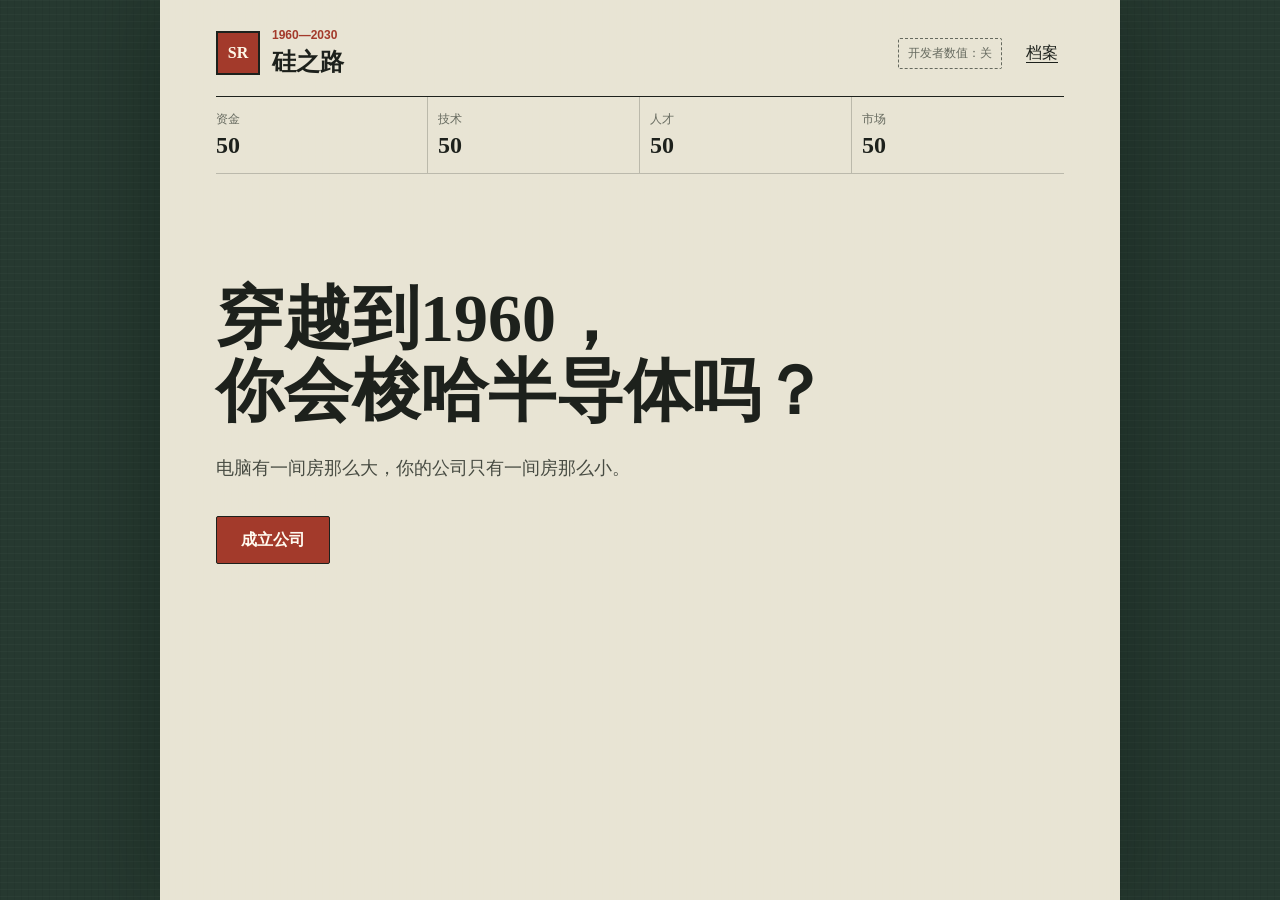
==== index.html @ 8ebfc736 "init this repo" ====
<!doctype html>
<html lang="zh-CN">
<head>
  <meta charset="UTF-8">
  <meta name="viewport" content="width=device-width, initial-scale=1.0">
  <meta name="theme-color" content="#f0eadb">
  <title>硅之路：文字原型</title>
  <link rel="stylesheet" href="styles.css">
</head>
<body>
  <main id="app" class="app-shell">
    <header class="topbar" aria-label="公司状态">
      <div class="brand">
        <span class="brand-mark" aria-hidden="true">SR</span>
        <div>
          <p class="eyebrow">1960—2030</p>
          <h1>硅之路</h1>
        </div>
      </div>
      <div class="topbar-actions">
        <button id="debug-values-button" class="dev-button" type="button" aria-pressed="false">开发者数值：关</button>
        <button id="records-button" class="icon-button" type="button" title="查看公司档案" aria-label="查看公司档案">档案</button>
      </div>
    </header>

    <section id="stats" class="stats" aria-label="公司数值"></section>

    <section id="start-screen" class="start-screen">
      <h2>穿越到1960，<br>你会梭哈半导体吗？</h2>
      <p class="intro">电脑有一间房那么大，你的公司只有一间房那么小。</p>
      <button id="start-button" class="primary-button" type="button">成立公司</button>
      <button id="continue-button" class="text-button hidden" type="button">继续上次进度</button>
    </section>

    <section id="game-screen" class="game-screen hidden" aria-live="polite">
      <div class="year-context">
        <div id="year-arrival" class="year-arrival hidden" aria-live="polite">
          <span>新年度</span>
          <strong id="arrival-year">1960</strong>
          <small id="arrival-note">年度计划开始</small>
          <div id="year-ledger" class="year-ledger hidden"></div>
        </div>
        <div class="timeline-row">
          <span id="year" class="year">1960</span>
          <span id="phase-label" class="phase-label">机器比办公室大</span>
          <span id="progress" class="progress-label"></span>
        </div>
      </div>

      <div id="decision-stage" class="decision-stage">
        <article id="event-card" class="event-card">
          <div class="document-header">
            <p id="card-type" class="card-type"></p>
            <span class="document-mark" aria-hidden="true">待决</span>
          </div>
          <h2 id="card-title"></h2>
          <p id="card-body" class="card-body"></p>
          <section id="inline-impact" class="inline-impact hidden">
            <p class="impact-label">对公司的影响</p>
            <h3 id="impact-headline"></h3>
            <p id="impact-body"></p>
            <div id="impact-settlement" class="settlement"></div>
          </section>
          <div class="signature-line" aria-hidden="true"><span>董事会批示</span></div>
        </article>
        <div id="choices" class="choices"></div>
      </div>
    </section>

    <section id="newspaper-screen" class="newspaper-screen hidden" aria-live="polite">
      <article id="result-medium" class="newspaper">
        <header class="newspaper-masthead">
          <span id="paper-date"></span>
          <strong id="medium-title">科技工商日报</strong>
          <span id="medium-meta">每份 5 分</span>
        </header>
        <p id="paper-section" class="paper-section">商业 · 科技</p>
        <h2 id="paper-headline"></h2>
        <div class="rule"></div>
        <p id="paper-body" class="paper-body"></p>
        <div id="settlement" class="settlement"></div>
        <div id="record-note" class="record-note hidden"></div>
        <button id="next-button" class="primary-button dark" type="button">翻到下一页</button>
      </article>
    </section>

    <section id="ending-screen" class="ending-screen hidden" aria-live="polite"></section>
  </main>

  <dialog id="records-dialog" class="records-dialog">
    <div class="dialog-heading">
      <div>
        <p class="eyebrow">内部文件</p>
        <h2>公司档案</h2>
      </div>
      <button id="close-records" class="icon-button" type="button" aria-label="关闭档案">关闭</button>
    </div>
    <div id="records-content"></div>
  </dialog>

  <script src="cards.config.js"></script>
  <script src="app.js"></script>
</body>
</html>
---- styles.css ----
@charset "UTF-8";

:root {
  --ink: #1d211c;
  --muted: #666a5f;
  --paper: #f3eddd;
  --paper-deep: #ded2b9;
  --olive: #53624c;
  --red: #a33a2b;
  --blue: #294f6b;
  --line: rgba(29, 33, 28, 0.22);
  --shadow: 0 18px 50px rgba(32, 30, 23, 0.16);
}

* {
  box-sizing: border-box;
}

html {
  min-height: 100%;
  background: #263930;
}

body {
  min-height: 100vh;
  margin: 0;
  color: var(--ink);
  font-family: "Bahnschrift", "Microsoft YaHei", sans-serif;
  background-color: #263930;
  background-image:
    linear-gradient(rgba(255, 255, 255, 0.025) 1px, transparent 1px),
    linear-gradient(90deg, rgba(0, 0, 0, 0.05) 1px, transparent 1px);
  background-size: 7px 7px;
}

button {
  font: inherit;
}

button:focus-visible {
  outline: 3px solid var(--blue);
  outline-offset: 3px;
}

.hidden {
  display: none !important;
}

.app-shell {
  width: min(100%, 960px);
  min-height: 100vh;
  margin: 0 auto;
  padding: 28px clamp(18px, 5vw, 56px) 48px;
  background: rgba(239, 234, 217, 0.97);
  box-shadow: 0 0 80px rgba(6, 13, 9, 0.35);
}

.topbar,
.dialog-heading,
.timeline-row,
.newspaper-masthead {
  display: flex;
  align-items: center;
  justify-content: space-between;
  gap: 16px;
}

.topbar {
  padding-bottom: 18px;
  border-bottom: 1px solid var(--ink);
}

.brand {
  display: flex;
  align-items: center;
  gap: 12px;
}

.topbar-actions {
  display: flex;
  align-items: center;
  gap: 18px;
}

.brand-mark {
  display: grid;
  width: 44px;
  height: 44px;
  place-items: center;
  border: 2px solid var(--ink);
  background: var(--red);
  color: #fff8e8;
  font-family: Georgia, "Songti SC", serif;
  font-weight: 700;
}

h1,
h2,
p {
  margin-top: 0;
}

h1 {
  margin-bottom: 0;
  font-family: Georgia, "Songti SC", serif;
  font-size: 24px;
  letter-spacing: 0;
}

.eyebrow,
.kicker,
.card-type,
.paper-section {
  margin-bottom: 4px;
  color: var(--red);
  font-size: 12px;
  font-weight: 700;
  letter-spacing: 0;
  text-transform: uppercase;
}

.icon-button,
.text-button {
  border: 0;
  background: transparent;
  color: var(--ink);
  cursor: pointer;
  text-decoration: underline;
  text-underline-offset: 4px;
}

.dev-button {
  padding: 6px 9px;
  border: 1px dashed var(--muted);
  border-radius: 2px;
  background: transparent;
  color: var(--muted);
  cursor: pointer;
  font-size: 12px;
}

.dev-button[aria-pressed="true"] {
  border-style: solid;
  border-color: var(--red);
  color: var(--red);
}

.stats {
  display: grid;
  grid-template-columns: repeat(4, 1fr);
  border-bottom: 1px solid var(--line);
}

.stats.developer-stats {
  grid-template-columns: repeat(5, 1fr);
}

.stat {
  min-width: 0;
  padding: 14px 10px;
  border-right: 1px solid var(--line);
}

.stat:first-child {
  padding-left: 0;
}

.stat:last-child {
  border-right: 0;
}

.stat-label {
  display: block;
  margin-bottom: 4px;
  color: var(--muted);
  font-size: 12px;
}

.stat-value {
  font-family: Georgia, serif;
  font-size: 24px;
  font-weight: 700;
  font-variant-numeric: tabular-nums;
}

.stat-value.warning {
  color: var(--red);
}

.start-screen {
  min-height: 68vh;
  padding: clamp(64px, 12vh, 120px) 0 40px;
}

.start-screen h2 {
  max-width: 720px;
  margin-bottom: 24px;
  font-family: Georgia, "Songti SC", serif;
  font-size: clamp(38px, 7vw, 68px);
  line-height: 1.08;
  letter-spacing: 0;
}

.intro {
  max-width: 590px;
  margin-bottom: 32px;
  color: #474b42;
  font-family: Georgia, "Songti SC", serif;
  font-size: 18px;
  line-height: 1.75;
}

.primary-button {
  min-height: 48px;
  padding: 12px 24px;
  border: 1px solid var(--ink);
  border-radius: 2px;
  background: var(--red);
  color: #fffaf0;
  cursor: pointer;
  font-weight: 700;
}

.primary-button:hover {
  filter: brightness(0.94);
}

.primary-button.dark {
  background: var(--ink);
}

.start-screen .text-button {
  margin-left: 18px;
}

.game-screen,
.newspaper-screen,
.ending-screen {
  padding-top: 30px;
}

.game-screen {
  position: relative;
  margin: 0 calc(clamp(18px, 5vw, 56px) * -1) -48px;
  padding: 28px clamp(18px, 5vw, 56px) 48px;
  background-color: #344b40;
  background-image:
    repeating-linear-gradient(90deg, transparent 0, transparent 42px, rgba(255, 255, 255, 0.018) 43px),
    repeating-linear-gradient(0deg, transparent 0, transparent 53px, rgba(0, 0, 0, 0.035) 54px);
  color: #f2ecdc;
}

.game-screen .timeline-row {
  color: rgba(242, 236, 220, 0.68);
}

.year-arrival {
  display: grid;
  grid-template-columns: auto 1fr auto;
  align-items: baseline;
  gap: 18px;
  margin: -28px calc(clamp(18px, 5vw, 56px) * -1) 26px;
  padding: 18px clamp(18px, 5vw, 56px) 14px;
  border-bottom: 4px double #d8bd77;
  background: #17261f;
  color: #f5ecd5;
  box-shadow: 0 12px 24px rgba(8, 15, 11, 0.22);
}

.year-arrival span,
.year-arrival small {
  color: #d8bd77;
  font-size: 12px;
  font-weight: 700;
}

.year-arrival strong {
  font-family: Georgia, "Songti SC", serif;
  font-size: clamp(44px, 8vw, 78px);
  line-height: 0.9;
  text-align: center;
}

.year-ledger {
  grid-column: 1 / -1;
  display: grid;
  grid-template-columns: repeat(3, 1fr);
  border-top: 1px solid rgba(216, 189, 119, 0.45);
}

.year-ledger span {
  padding: 10px 12px 0;
  color: rgba(245, 236, 213, 0.72);
  font-size: 12px;
  text-align: center;
}

.year-ledger span + span {
  border-left: 1px solid rgba(216, 189, 119, 0.28);
}

.year-ledger b {
  display: inline-block;
  margin-left: 5px;
  color: #f5ecd5;
  font-family: Consolas, monospace;
}

.year-ledger b.positive {
  color: #b9d59f;
}

.year-ledger b.negative {
  color: #ee9b8d;
}

.timeline-row {
  margin-bottom: 18px;
  color: var(--muted);
  font-size: 13px;
}

.year {
  color: var(--red);
  font-family: Georgia, serif;
  font-size: 28px;
  font-weight: 700;
}

.phase-label {
  flex: 1;
}

.progress-label {
  font-variant-numeric: tabular-nums;
}

.decision-stage {
  position: relative;
  display: grid;
  min-height: 600px;
  place-items: start center;
  padding-top: 18px;
  isolation: isolate;
}

.decision-stage::before,
.decision-stage::after {
  content: "";
  position: absolute;
  z-index: -1;
  background: #17261f;
  opacity: 0.52;
}

.decision-stage::before {
  top: 42px;
  left: 2%;
  width: 110px;
  height: 150px;
  border: 1px solid rgba(255, 255, 255, 0.12);
  transform: rotate(-5deg);
}

.decision-stage::after {
  right: 3%;
  bottom: 26px;
  width: 148px;
  height: 74px;
  border: 8px double rgba(213, 194, 151, 0.18);
  transform: rotate(4deg);
}

.event-card {
  position: relative;
  z-index: 2;
  width: min(540px, calc(100% - 300px));
  min-height: 480px;
  padding: clamp(28px, 5vw, 50px);
  border: 1px solid #716b5d;
  border-radius: 1px;
  background-color: #fffaf0;
  background-image: repeating-linear-gradient(0deg, transparent, transparent 27px, rgba(38, 50, 42, 0.045) 28px);
  box-shadow: 0 24px 55px rgba(8, 15, 11, 0.38), 10px 12px 0 rgba(17, 29, 23, 0.22);
  color: var(--ink);
  cursor: grab;
  touch-action: none;
  transform: rotate(-0.45deg);
  transform-origin: 50% 90%;
  transition: transform 160ms ease, box-shadow 160ms ease;
  user-select: none;
}

.event-card::before {
  content: "";
  position: absolute;
  top: -13px;
  right: 62px;
  width: 42px;
  height: 22px;
  border: 3px solid #7d817a;
  border-bottom: 0;
  border-radius: 20px 20px 0 0;
  transform: rotate(5deg);
}

.event-card:active,
.event-card.is-dragging {
  cursor: grabbing;
  box-shadow: 0 34px 70px rgba(8, 15, 11, 0.46);
}

.event-card.is-flying {
  pointer-events: none;
  transition: transform 220ms ease-in, opacity 220ms ease-in;
}

.flying-document {
  position: fixed;
  z-index: 100;
  margin: 0;
  pointer-events: none;
}

.event-card.external-document {
  width: min(620px, calc(100% - 180px));
  min-height: 570px;
  padding-bottom: 56px;
  border: 3px double var(--ink);
  background-color: #e9dec4;
  font-family: Consolas, "Microsoft YaHei", monospace;
  touch-action: pan-y;
  transform: rotate(0.35deg);
}

.event-card.external-document::before {
  content: "电报";
  top: 22px;
  right: 24px;
  width: auto;
  height: auto;
  padding: 5px 8px;
  border: 2px solid var(--red);
  border-radius: 0;
  color: var(--red);
  font-weight: 700;
  transform: rotate(5deg);
}

.event-card.external-document .document-mark {
  display: none;
}

.document-header {
  display: flex;
  align-items: center;
  justify-content: space-between;
  gap: 16px;
  margin-bottom: 20px;
  padding-bottom: 10px;
  border-bottom: 1px solid var(--line);
}

.document-mark {
  padding: 3px 7px;
  border: 1px solid var(--red);
  color: var(--red);
  font-family: "Songti SC", serif;
  font-size: 12px;
  font-weight: 700;
  transform: rotate(3deg);
}

.event-card h2 {
  max-width: 680px;
  margin-bottom: 22px;
  font-family: Georgia, "Songti SC", serif;
  font-size: clamp(30px, 4vw, 44px);
  line-height: 1.16;
  letter-spacing: 0;
  overflow-wrap: anywhere;
}

.card-body {
  max-width: 680px;
  min-height: 104px;
  margin-bottom: 30px;
  font-family: Georgia, "Songti SC", serif;
  font-size: 19px;
  line-height: 1.8;
}

.signature-line {
  position: absolute;
  right: clamp(28px, 5vw, 50px);
  bottom: 34px;
  width: 145px;
  padding-top: 7px;
  border-top: 1px solid var(--muted);
  color: var(--muted);
  font-family: "FangSong", "Songti SC", serif;
  font-size: 12px;
  text-align: center;
}

.choices {
  position: absolute;
  inset: 0;
  z-index: 1;
  pointer-events: none;
}

.choice-button {
  position: absolute;
  top: 185px;
  display: flex;
  width: 150px;
  min-height: 130px;
  flex-direction: column;
  justify-content: center;
  gap: 10px;
  padding: 16px 10px;
  border: 0;
  border-top: 2px solid rgba(242, 236, 220, 0.45);
  border-bottom: 2px solid rgba(242, 236, 220, 0.45);
  border-radius: 0;
  background: rgba(20, 34, 27, 0.3);
  color: #f6efdc;
  cursor: pointer;
  pointer-events: auto;
  text-align: center;
  transition: background 150ms ease, border-color 150ms ease, transform 150ms ease;
}

.choice-count-2 .choice-button:first-child {
  left: 0;
  transform: rotate(-2deg);
}

.choice-count-2 .choice-button:last-child {
  right: 0;
  transform: rotate(2deg);
}

.choice-button:hover,
.choice-button.is-previewing {
  border-color: #d8bd77;
  background: rgba(7, 15, 10, 0.66);
  color: #fff9e9;
}

.choice-label {
  font-family: Georgia, "Songti SC", serif;
  font-size: 18px;
  font-weight: 700;
  line-height: 1.35;
}

.choice-effects {
  color: #c9d6cb;
  font-family: Consolas, monospace;
  font-size: 12px;
  line-height: 1.6;
  opacity: 0;
  transition: opacity 140ms ease;
}

.choice-button:hover .choice-effects,
.choice-button:focus-visible .choice-effects,
.choice-button.is-previewing .choice-effects {
  color: #f0dca5;
  opacity: 1;
}

.choice-count-1 .choice-button {
  top: auto;
  bottom: 8px;
  left: 50%;
  width: 220px;
  min-height: 72px;
  border: 2px solid #d8bd77;
  transform: translateX(-50%) rotate(-1deg);
}

.decision-stage:has(.choice-count-1) {
  min-height: 540px;
}

.decision-stage:has(.external-document) {
  min-height: 730px;
}

.external-year-link {
  display: block;
  margin: 16px 0 0 auto;
  padding: 5px 0;
  border: 0;
  border-bottom: 1px solid rgba(29, 33, 28, 0.45);
  background: transparent;
  color: var(--muted);
  cursor: pointer;
  font-family: "FangSong", "Songti SC", serif;
  font-size: 13px;
  font-weight: 400;
}

.external-year-link:hover,
.external-year-link:focus-visible {
  border-bottom-color: var(--red);
  color: var(--red);
}

.newspaper-screen {
  position: relative;
  margin: 0 calc(clamp(18px, 5vw, 56px) * -1) -48px;
  padding: 24px clamp(18px, 5vw, 56px) 32px;
  background-color: #344b40;
  background-image: repeating-linear-gradient(90deg, transparent 0, transparent 42px, rgba(255, 255, 255, 0.018) 43px);
  perspective: 1000px;
}

.newspaper {
  position: relative;
  min-height: 430px;
  padding: clamp(22px, 3.5vw, 38px);
  overflow: hidden;
  border: 1px solid #756f60;
  border-radius: 1px;
  background-color: #eee5d1;
  background-image: repeating-linear-gradient(0deg, transparent, transparent 3px, rgba(70, 60, 45, 0.025) 3px, rgba(70, 60, 45, 0.025) 4px);
  box-shadow: 0 28px 65px rgba(8, 15, 11, 0.42), 9px 11px 0 rgba(17, 29, 23, 0.2);
  cursor: grab;
  touch-action: pan-y;
  transform: rotate(-0.35deg);
  user-select: none;
}

.newspaper.is-dragging {
  cursor: grabbing;
}

.newspaper::after {
  content: "号外";
  position: absolute;
  top: 92px;
  right: 28px;
  padding: 5px 8px;
  border: 2px solid var(--red);
  color: var(--red);
  font-family: "Songti SC", serif;
  font-weight: 700;
  transform: rotate(4deg);
}

.newspaper.annual-report::after {
  display: none;
}

.newspaper-masthead {
  padding-bottom: 10px;
  border-bottom: 3px double var(--ink);
  font-family: Georgia, "Songti SC", serif;
  font-size: 12px;
}

.newspaper-masthead strong {
  font-size: clamp(23px, 5vw, 38px);
  text-align: center;
}

.paper-section {
  margin-top: 18px;
}

.newspaper h2 {
  max-width: 720px;
  margin: 14px auto;
  font-family: Georgia, "Songti SC", serif;
  font-size: clamp(32px, 4.5vw, 46px);
  line-height: 1.05;
  text-align: center;
  letter-spacing: 0;
}

.rule {
  width: 90px;
  height: 4px;
  margin: 14px auto;
  background: var(--red);
}

.paper-body {
  max-width: 650px;
  margin: 0 auto 16px;
  font-family: Georgia, "Songti SC", serif;
  font-size: 18px;
  line-height: 1.65;
}

.settlement {
  display: flex;
  flex-wrap: wrap;
  gap: 8px;
  max-width: 650px;
  margin: 0 auto 20px;
}

.delta {
  padding: 7px 10px;
  border: 1px solid var(--line);
  background: rgba(255, 250, 240, 0.6);
  font-family: Consolas, monospace;
  font-size: 13px;
}

.delta.positive {
  color: var(--olive);
}

.delta.negative {
  color: var(--red);
}

.record-note {
  max-width: 650px;
  margin: 0 auto 16px;
  padding: 12px 14px;
  border-left: 4px solid var(--blue);
  background: rgba(41, 79, 107, 0.08);
  font-size: 14px;
  line-height: 1.6;
}

.newspaper .primary-button {
  display: block;
  margin: 18px auto 0;
}

.medium-terminal {
  border: 12px solid #4c5148;
  background: #dce3cf;
  box-shadow: var(--shadow), inset 0 0 36px rgba(42, 61, 39, 0.12);
}

.medium-terminal::after {
  content: "内部";
  border-color: var(--olive);
  color: var(--olive);
}

.medium-terminal h2,
.medium-terminal .paper-body,
.medium-terminal .newspaper-masthead {
  font-family: Consolas, "Microsoft YaHei", monospace;
}

.medium-web {
  border-top: 12px solid var(--blue);
  background: #f5f4ed;
}

.medium-web::after {
  content: "在线";
  border-color: var(--blue);
  color: var(--blue);
}

.medium-web .newspaper-masthead {
  border-bottom-color: var(--blue);
}

.ending-screen {
  min-height: 70vh;
  padding-top: clamp(60px, 12vh, 110px);
}

.ending-screen h2 {
  max-width: 760px;
  margin-bottom: 20px;
  font-family: Georgia, "Songti SC", serif;
  font-size: clamp(38px, 7vw, 68px);
  line-height: 1.06;
  letter-spacing: 0;
}

.obituary-title {
  margin-bottom: 8px;
  color: var(--red);
  font-family: Georgia, "Songti SC", serif;
  font-size: clamp(28px, 5vw, 46px);
  font-weight: 700;
  line-height: 1;
}

.ending-unlocked {
  margin-bottom: 24px;
  color: var(--muted);
  font-size: 13px;
  font-weight: 700;
}

.failure-ending h2 {
  max-width: 850px;
  white-space: pre-line;
}

.ending-copy {
  max-width: 620px;
  margin-bottom: 28px;
  font-family: Georgia, "Songti SC", serif;
  font-size: 19px;
  line-height: 1.8;
  white-space: pre-line;
}

.ending-actions {
  display: flex;
  flex-wrap: wrap;
  gap: 12px;
}

.secondary-button {
  min-height: 48px;
  padding: 12px 20px;
  border: 1px solid var(--ink);
  border-radius: 2px;
  background: transparent;
  color: var(--ink);
  cursor: pointer;
  font-weight: 700;
}

.records-dialog {
  width: min(680px, calc(100% - 32px));
  max-height: 82vh;
  padding: 26px;
  border: 1px solid var(--ink);
  border-radius: 3px;
  background: var(--paper);
  color: var(--ink);
}

.records-dialog::backdrop {
  background: rgba(20, 21, 18, 0.62);
}

.records-dialog h2 {
  margin-bottom: 0;
  font-family: Georgia, "Songti SC", serif;
  font-size: 30px;
}

.record-section {
  margin-top: 24px;
  padding-top: 18px;
  border-top: 1px solid var(--line);
}

.record-section h3 {
  font-size: 14px;
}

.tag-list {
  display: flex;
  flex-wrap: wrap;
  gap: 8px;
  padding: 0;
  list-style: none;
}

.tag-list li {
  padding: 7px 9px;
  border: 1px solid var(--line);
  background: #fffaf0;
  font-size: 13px;
}

.history-list {
  margin: 0;
  padding: 0;
  list-style: none;
}

.history-list li {
  padding: 10px 0;
  border-bottom: 1px dotted var(--line);
  font-size: 13px;
  line-height: 1.55;
}

.empty-note {
  color: var(--muted);
  font-family: Georgia, "Songti SC", serif;
  font-style: italic;
}

@media (max-width: 640px) {
  .app-shell {
    padding: 10px 14px 28px;
  }

  .topbar {
    padding-bottom: 10px;
  }

  .brand-mark {
    width: 38px;
    height: 38px;
  }

  .topbar-actions {
    gap: 10px;
  }

  .dev-button {
    max-width: 82px;
  }

  .stats {
    grid-template-columns: repeat(4, 1fr);
  }

  .stats.developer-stats {
    grid-template-columns: repeat(5, 1fr);
  }

  .stat {
    padding-right: 6px;
    padding-left: 6px;
    padding-top: 8px;
    padding-bottom: 8px;
  }

  .stat-value {
    font-size: 21px;
  }

  .game-screen,
  .newspaper-screen {
    margin-right: -14px;
    margin-left: -14px;
    padding-right: 14px;
    padding-left: 14px;
  }

  .game-screen {
    padding-top: 12px;
  }

  .decision-stage,
  .decision-stage:has(.choice-count-1),
  .decision-stage:has(.external-document) {
    display: flex;
    min-height: auto;
    flex-direction: column;
    align-items: stretch;
    gap: 12px;
    padding-top: 6px;
  }

  .decision-stage::before,
  .decision-stage::after {
    display: none;
  }

  .event-card,
  .event-card.external-document {
    width: 100%;
    min-height: 380px;
    padding: 24px 20px 64px;
  }

  .event-card.external-document {
    min-height: 410px;
    padding: 22px 18px 48px;
  }

  .event-card.external-document .document-header {
    margin-bottom: 12px;
  }

  .year-context:has(.year-arrival:not(.hidden)) {
    display: grid;
    grid-template-columns: auto 1fr auto;
    align-items: baseline;
    gap: 4px 10px;
    margin-right: -14px;
    margin-left: -14px;
    margin-bottom: 12px;
    padding: 10px 14px 9px;
    border-bottom: 2px solid #d8bd77;
    background: #17261f;
  }

  .year-context:has(.year-arrival:not(.hidden)) .year-arrival,
  .year-context:has(.year-arrival:not(.hidden)) .timeline-row {
    display: contents;
  }

  .year-context:has(.year-arrival:not(.hidden)) .year-arrival > span {
    grid-column: 1;
    grid-row: 1;
  }

  .year-context:has(.year-arrival:not(.hidden)) .year-arrival strong {
    grid-column: 2;
    grid-row: 1;
    font-size: 32px;
    text-align: left;
  }

  .year-context:has(.year-arrival:not(.hidden)) .year-arrival small,
  .year-context:has(.year-arrival:not(.hidden)) .timeline-row .year {
    display: none;
  }

  .year-context:has(.year-arrival:not(.hidden)) .phase-label {
    grid-column: 1 / 3;
    grid-row: 2;
    order: initial;
  }

  .year-context:has(.year-arrival:not(.hidden)) .progress-label {
    grid-column: 3;
    grid-row: 1;
    color: rgba(242, 236, 220, 0.72);
  }

  .year-context:not(:has(.year-arrival:not(.hidden))) .timeline-row {
    margin-bottom: 12px;
  }

  .year-context:has(.year-arrival:not(.hidden)) + .decision-stage {
    padding-top: 0;
  }

  .year-ledger {
    grid-template-columns: 1fr;
  }

  .year-ledger span {
    display: flex;
    justify-content: space-between;
    padding: 7px 2px 0;
    text-align: left;
  }

  .year-ledger span + span {
    border-left: 0;
  }

  .event-card h2 {
    font-size: clamp(30px, 9vw, 42px);
  }

  .card-body {
    min-height: 0;
    font-size: 17px;
  }

  .choices,
  .choice-count-1,
  .choice-count-2 {
    position: relative;
    inset: auto;
    display: grid;
    grid-template-columns: repeat(2, minmax(0, 1fr));
    gap: 10px;
    width: 100%;
  }

  .choice-button,
  .choice-count-1 .choice-button,
  .choice-count-2 .choice-button:first-child,
  .choice-count-2 .choice-button:last-child {
    position: relative;
    inset: auto;
    width: 100%;
    min-height: 88px;
    transform: none;
  }

  .choice-count-1 {
    grid-template-columns: 1fr;
  }

  .choice-count-1 .choice-button {
    min-height: 58px;
  }

  .choice-button {
    gap: 7px;
  }

  .choice-effects {
    opacity: 1;
    text-align: center;
  }

  .newspaper-masthead span:last-child {
    display: none;
  }

  .newspaper::after {
    top: 68px;
    right: 16px;
  }

  .newspaper:not(.annual-report) .paper-section {
    min-height: 30px;
    padding-right: 64px;
  }

  .timeline-row {
    flex-wrap: wrap;
  }

  .phase-label {
    order: 3;
    flex-basis: 100%;
  }
}

.event-card.external-document h2 {
  max-width: 500px;
  font-family: Consolas, "Microsoft YaHei", monospace;
  font-size: clamp(28px, 3.5vw, 40px);
  line-height: 1.25;
}

.event-card.external-document .card-body {
  font-family: Consolas, "Microsoft YaHei", monospace;
  font-size: 17px;
  line-height: 1.75;
}

.inline-impact {
  margin-top: 28px;
  padding-top: 20px;
  border-top: 3px double var(--ink);
}

.impact-label {
  margin-bottom: 8px;
  color: var(--red);
  font-size: 12px;
  font-weight: 700;
}

.inline-impact h3 {
  margin: 0 0 10px;
  font-family: Georgia, "Songti SC", serif;
  font-size: 24px;
  line-height: 1.3;
}

.inline-impact > p:not(.impact-label) {
  margin-bottom: 16px;
  font-size: 15px;
  line-height: 1.7;
}

.inline-impact .settlement {
  margin: 0;
}

@media (prefers-reduced-motion: no-preference) {
  .event-card,
  .newspaper,
  .ending-screen > * {
    animation: arrive 360ms ease-out both;
  }

  .choice-button:nth-child(2) {
    animation-delay: 70ms;
  }

  .year-arrival:not(.hidden) {
    animation: arrive 420ms ease-out both;
  }

  .choice-button:nth-child(3) {
    animation-delay: 140ms;
  }

  @keyframes arrive {
    from {
      opacity: 0;
      translate: 0 12px;
    }
    to {
      opacity: 1;
      translate: 0;
    }
  }
}

@media (max-width: 640px) {
  .annual-report {
    min-height: 0;
    padding: 18px;
  }

  .annual-report h2 {
    margin: 10px auto;
    font-size: 28px;
  }

  .annual-report .rule {
    margin: 10px auto;
  }

  .annual-report .paper-body {
    margin-bottom: 10px;
    font-size: 16px;
    line-height: 1.5;
  }

  .annual-report .settlement {
    gap: 5px;
    margin-bottom: 10px;
  }

  .annual-report .delta {
    padding: 5px 7px;
    font-size: 12px;
    line-height: 1.35;
  }

  .annual-report .annual-detail {
    flex-basis: 100%;
  }

  .annual-report .record-note {
    margin-bottom: 10px;
    padding: 8px 10px;
    line-height: 1.4;
  }

  .annual-report .primary-button {
    margin-top: 12px;
  }

  .event-card.external-document h2 {
    margin-bottom: 14px;
    font-size: 26px;
    line-height: 1.18;
  }

  .event-card.external-document .card-body {
    margin-bottom: 18px;
    font-size: 15px;
    line-height: 1.55;
  }

  .event-card.external-document .inline-impact {
    margin-top: 18px;
    padding-top: 14px;
  }

  .event-card.external-document .inline-impact h3 {
    margin-bottom: 7px;
    font-size: 21px;
  }

  .event-card.external-document .inline-impact > p:not(.impact-label) {
    margin-bottom: 10px;
    font-size: 14px;
    line-height: 1.55;
  }
}
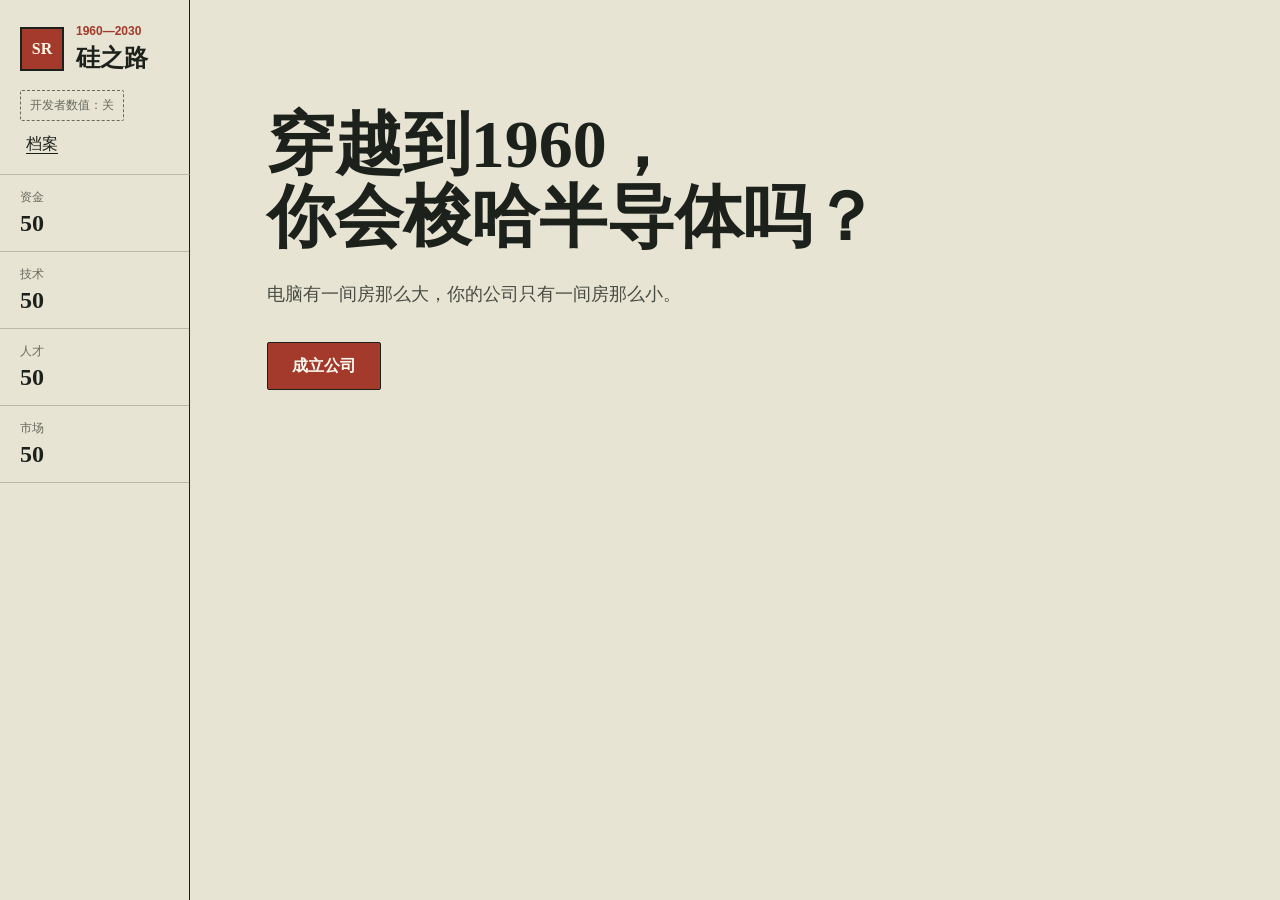
==== commit d22d5e43: "更正了横屏布局" ====
--- a/index.html
+++ b/index.html
@@ -9,6 +9,7 @@
 </head>
 <body>
   <main id="app" class="app-shell">
+    <div id="landscape-year-slot" class="landscape-year-slot hidden"></div>
     <header class="topbar" aria-label="公司状态">
       <div class="brand">
         <span class="brand-mark" aria-hidden="true">SR</span>
--- a/styles.css
+++ b/styles.css
@@ -894,6 +894,138 @@
   font-style: italic;
 }
 
+@media (min-width: 900px) and (orientation: landscape) {
+  .app-shell {
+    display: grid;
+    width: min(100%, 1280px);
+    min-height: 100vh;
+    grid-template-columns: 190px minmax(0, 1fr);
+    grid-template-rows: auto auto 1fr;
+    padding: 0;
+  }
+
+  .landscape-year-slot {
+    grid-column: 1;
+    grid-row: 1;
+    padding: 20px;
+    border-right: 1px solid var(--ink);
+    border-bottom: 1px solid var(--line);
+    background: #17261f;
+    color: #f5ecd5;
+  }
+
+  .landscape-year-slot .year-arrival {
+    display: grid;
+    grid-template-columns: 1fr;
+    gap: 3px;
+    margin: 0 0 14px;
+    padding: 0 0 14px;
+    border-bottom: 1px solid rgba(216, 189, 119, 0.45);
+    background: transparent;
+    box-shadow: none;
+  }
+
+  .landscape-year-slot .year-arrival strong {
+    font-size: 48px;
+    line-height: 1;
+    text-align: left;
+  }
+
+  .landscape-year-slot .timeline-row {
+    align-items: flex-start;
+    flex-direction: column;
+    gap: 6px;
+    margin: 0;
+  }
+
+  .landscape-year-slot .year-context:has(.year-arrival:not(.hidden)) .timeline-row .year {
+    display: none;
+  }
+
+  .landscape-year-slot .year {
+    color: #f5ecd5;
+    font-size: 42px;
+    line-height: 1;
+  }
+
+  .landscape-year-slot .progress-label {
+    color: rgba(245, 236, 213, 0.7);
+  }
+
+  .landscape-year-slot .phase-label {
+    display: none;
+  }
+
+  .topbar {
+    grid-column: 1;
+    grid-row: 2;
+    align-items: stretch;
+    flex-direction: column;
+    padding: 24px 20px 18px;
+    border-right: 1px solid var(--ink);
+    border-bottom: 1px solid var(--line);
+  }
+
+  .topbar-actions {
+    align-items: flex-start;
+    flex-direction: column;
+    gap: 12px;
+  }
+
+  .stats {
+    grid-column: 1;
+    grid-row: 3;
+    align-content: start;
+    grid-template-columns: 1fr;
+    border-right: 1px solid var(--ink);
+    border-bottom: 0;
+  }
+
+  .stats.developer-stats {
+    grid-template-columns: 1fr;
+  }
+
+  .stat,
+  .stat:first-child {
+    padding: 14px 20px;
+    border-right: 0;
+    border-bottom: 1px solid var(--line);
+  }
+
+  .start-screen,
+  .game-screen,
+  .newspaper-screen,
+  .ending-screen {
+    grid-column: 2;
+    grid-row: 1 / 4;
+  }
+
+  .start-screen,
+  .ending-screen {
+    padding-right: clamp(32px, 6vw, 80px);
+    padding-left: clamp(32px, 6vw, 80px);
+  }
+
+  .game-screen,
+  .newspaper-screen {
+    margin: 0;
+    padding-right: clamp(24px, 4vw, 48px);
+    padding-left: clamp(24px, 4vw, 48px);
+  }
+
+  .game-screen {
+    padding-top: 18px;
+  }
+
+  .decision-stage,
+  .decision-stage:has(.choice-count-1),
+  .decision-stage:has(.external-document) {
+    min-height: 0;
+    padding-top: 8px;
+  }
+
+}
+
 @media (max-width: 640px) {
   .app-shell {
     padding: 10px 14px 28px;
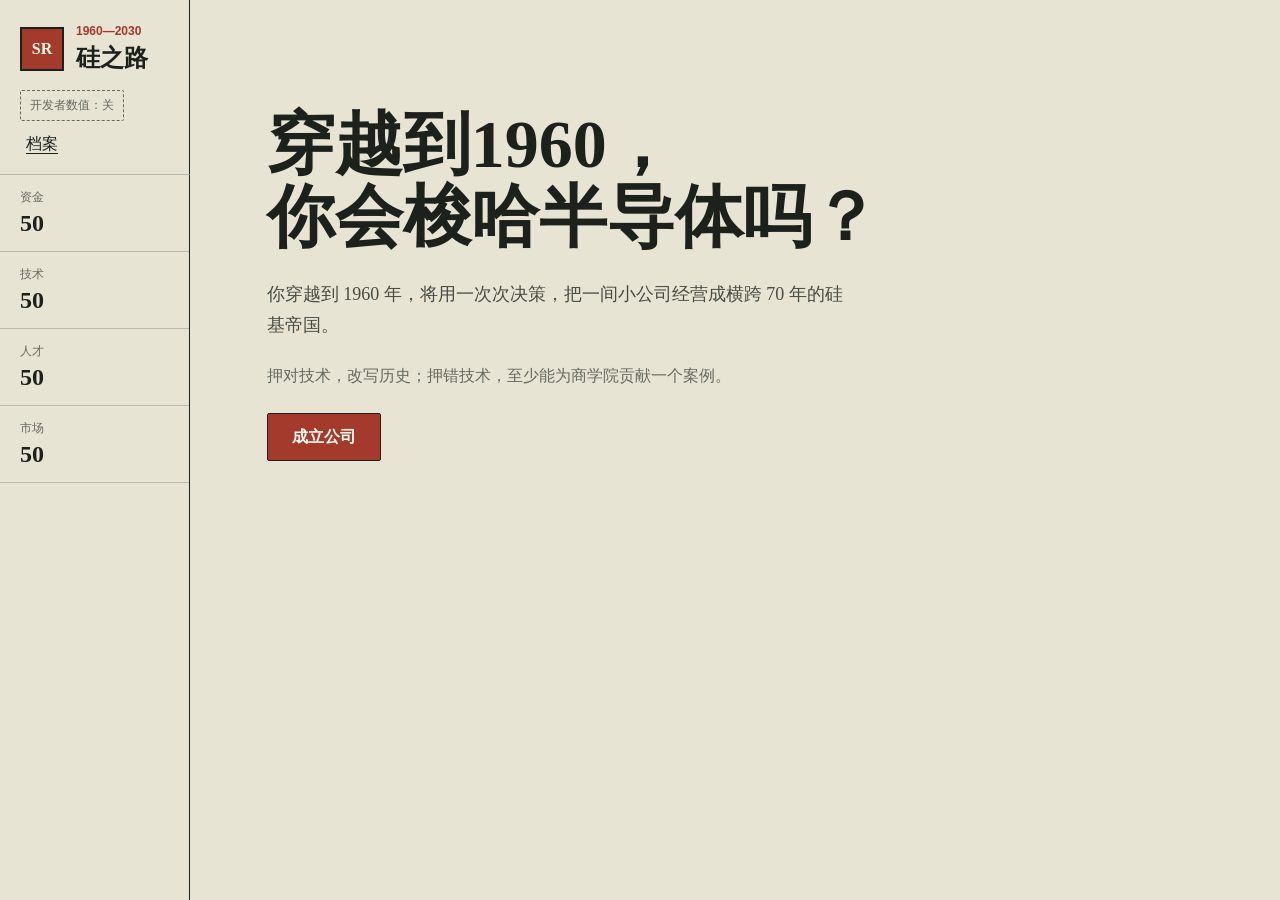
==== commit cd293f04: "增加新手指导" ====
--- a/index.html
+++ b/index.html
@@ -28,7 +28,8 @@
 
     <section id="start-screen" class="start-screen">
       <h2>穿越到1960，<br>你会梭哈半导体吗？</h2>
-      <p class="intro">电脑有一间房那么大，你的公司只有一间房那么小。</p>
+      <p class="intro">你穿越到 1960 年，将用一次次决策，把一间小公司经营成横跨 70 年的硅基帝国。</p>
+      <p class="intro-note">押对技术，改写历史；押错技术，至少能为商学院贡献一个案例。</p>
       <button id="start-button" class="primary-button" type="button">成立公司</button>
       <button id="continue-button" class="text-button hidden" type="button">继续上次进度</button>
     </section>
@@ -81,12 +82,20 @@
         <p id="paper-body" class="paper-body"></p>
         <div id="settlement" class="settlement"></div>
         <div id="record-note" class="record-note hidden"></div>
-        <button id="next-button" class="primary-button dark" type="button">翻到下一页</button>
+        <p id="next-hint" class="swipe-next-hint" aria-hidden="true">← 滑动翻到下一页</p>
       </article>
     </section>
 
     <section id="ending-screen" class="ending-screen hidden" aria-live="polite"></section>
   </main>
+
+  <div id="tutorial-overlay" class="tutorial-overlay hidden" role="dialog" aria-modal="true" aria-labelledby="tutorial-copy" aria-hidden="true" tabindex="-1">
+    <div class="tutorial-message">
+      <p class="tutorial-kicker">操作提示</p>
+      <div id="tutorial-copy" class="tutorial-copy"></div>
+      <small>点击任意位置继续</small>
+    </div>
+  </div>
 
   <dialog id="records-dialog" class="records-dialog">
     <div class="dialog-heading">
--- a/styles.css
+++ b/styles.css
@@ -208,6 +208,13 @@
   font-family: Georgia, "Songti SC", serif;
   font-size: 18px;
   line-height: 1.75;
+}
+
+.intro-note {
+  max-width: 590px;
+  margin: -12px 0 24px;
+  color: var(--muted);
+  line-height: 1.7;
 }
 
 .primary-button {
@@ -610,6 +617,98 @@
   color: var(--red);
 }
 
+.tutorial-overlay {
+  position: fixed;
+  inset: 0;
+  z-index: 1000;
+  display: grid;
+  place-items: center;
+  padding: 28px;
+  background: rgba(13, 28, 21, 0.86);
+  color: #fff8e8;
+  cursor: pointer;
+  text-align: center;
+  backdrop-filter: blur(3px);
+  animation: tutorial-appear 180ms ease-out;
+}
+
+.tutorial-message {
+  width: min(900px, 100%);
+  padding: 34px 20px;
+  border-top: 1px solid rgba(216, 189, 119, 0.72);
+  border-bottom: 1px solid rgba(216, 189, 119, 0.72);
+}
+
+.tutorial-kicker {
+  margin-bottom: 18px;
+  color: #d8bd77;
+  font-size: 13px;
+  font-weight: 700;
+}
+
+.tutorial-copy {
+  margin-bottom: 24px;
+  font-family: Georgia, "Songti SC", serif;
+  font-weight: 700;
+  line-height: 1.35;
+}
+
+.tutorial-directions {
+  display: flex;
+  align-items: center;
+  justify-content: center;
+  gap: clamp(20px, 5vw, 64px);
+  font-size: clamp(28px, 4vw, 46px);
+}
+
+.tutorial-action {
+  display: inline-flex;
+  align-items: center;
+  gap: 12px;
+  white-space: nowrap;
+}
+
+.tutorial-or {
+  color: #d8bd77;
+  font-family: "FangSong", "Songti SC", serif;
+  font-size: 18px;
+  font-weight: 400;
+}
+
+.tutorial-purpose {
+  display: block;
+  margin-top: 16px;
+  color: #d8bd77;
+  font-size: clamp(22px, 2.5vw, 30px);
+}
+
+.tutorial-message small {
+  color: rgba(255, 248, 232, 0.66);
+  font-size: 13px;
+}
+
+@keyframes tutorial-appear {
+  from { opacity: 0; }
+  to { opacity: 1; }
+}
+
+@media (prefers-reduced-motion: reduce) {
+  .tutorial-overlay {
+    animation: none;
+  }
+}
+
+@media (max-width: 520px) {
+  .tutorial-directions {
+    flex-direction: column;
+    gap: 8px;
+  }
+
+  .tutorial-directions-single {
+    flex-direction: row;
+  }
+}
+
 .newspaper-screen {
   position: relative;
   margin: 0 calc(clamp(18px, 5vw, 56px) * -1) -48px;
@@ -731,9 +830,12 @@
   line-height: 1.6;
 }
 
-.newspaper .primary-button {
-  display: block;
-  margin: 18px auto 0;
+.swipe-next-hint {
+  margin: 22px auto 0;
+  color: var(--muted);
+  font-family: "FangSong", "Songti SC", serif;
+  font-size: 16px;
+  text-align: center;
 }
 
 .medium-terminal {
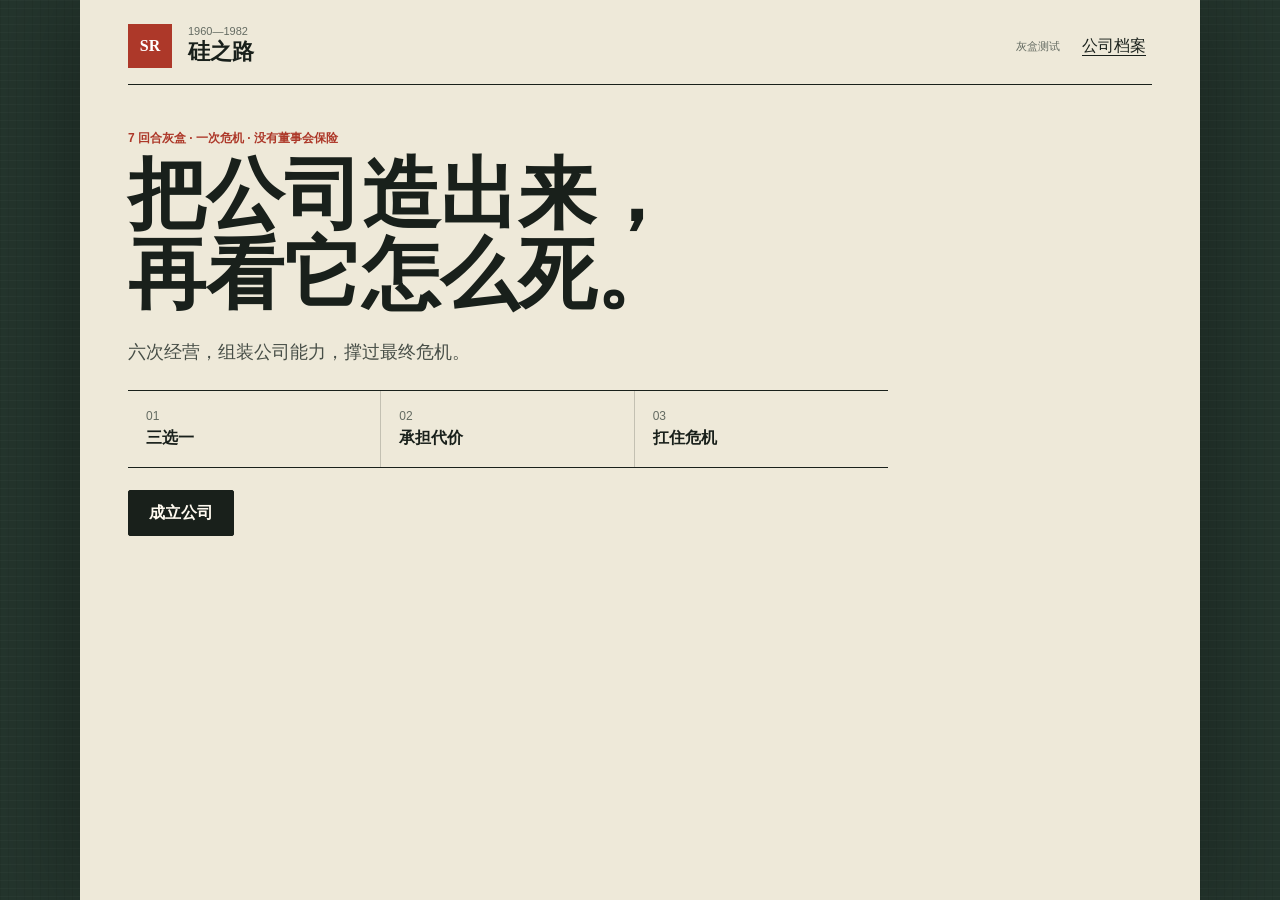
==== commit cb0e521f: "重做了" ====
--- a/index.html
+++ b/index.html
@@ -3,108 +3,84 @@
 <head>
   <meta charset="UTF-8">
   <meta name="viewport" content="width=device-width, initial-scale=1.0">
-  <meta name="theme-color" content="#f0eadb">
-  <title>硅之路：文字原型</title>
+  <meta name="theme-color" content="#24352d">
+  <title>硅之路：飞轮危机局</title>
   <link rel="stylesheet" href="styles.css">
 </head>
 <body>
-  <main id="app" class="app-shell">
-    <div id="landscape-year-slot" class="landscape-year-slot hidden"></div>
-    <header class="topbar" aria-label="公司状态">
-      <div class="brand">
-        <span class="brand-mark" aria-hidden="true">SR</span>
-        <div>
-          <p class="eyebrow">1960—2030</p>
-          <h1>硅之路</h1>
-        </div>
-      </div>
-      <div class="topbar-actions">
-        <button id="debug-values-button" class="dev-button" type="button" aria-pressed="false">开发者数值：关</button>
-        <button id="records-button" class="icon-button" type="button" title="查看公司档案" aria-label="查看公司档案">档案</button>
+  <main class="app-shell">
+    <header class="topbar">
+      <a class="brand" href="./" aria-label="硅之路首页">
+        <span class="brand-mark">SR</span>
+        <span><small>1960—1982</small><strong>硅之路</strong></span>
+      </a>
+      <div class="run-meta">
+        <span id="round-label">灰盒测试</span>
+        <button id="records-button" class="quiet-button" type="button">公司档案</button>
       </div>
     </header>
 
-    <section id="stats" class="stats" aria-label="公司数值"></section>
+    <section id="hud" class="hud hidden" aria-label="公司状态">
+      <div class="status-bar">
+        <div id="resources" class="resources"></div>
+        <div class="crisis-clock"><small>订单冻结</small><strong id="crisis-countdown">6 回合</strong></div>
+      </div>
+      <div id="engine-panel" class="engine-panel"></div>
+      <div id="ability-slots" class="ability-slots" aria-label="公司能力槽"></div>
+    </section>
 
     <section id="start-screen" class="start-screen">
-      <h2>穿越到1960，<br>你会梭哈半导体吗？</h2>
-      <p class="intro">你穿越到 1960 年，将用一次次决策，把一间小公司经营成横跨 70 年的硅基帝国。</p>
-      <p class="intro-note">押对技术，改写历史；押错技术，至少能为商学院贡献一个案例。</p>
+      <p class="kicker">7 回合灰盒 · 一次危机 · 没有董事会保险</p>
+      <h1>把公司造出来，<br>再看它怎么死。</h1>
+      <p class="lede">六次经营，组装公司能力，撑过最终危机。</p>
+      <div class="promise-grid">
+        <div><span>01</span><strong>三选一</strong></div>
+        <div><span>02</span><strong>承担代价</strong></div>
+        <div><span>03</span><strong>扛住危机</strong></div>
+      </div>
       <button id="start-button" class="primary-button" type="button">成立公司</button>
-      <button id="continue-button" class="text-button hidden" type="button">继续上次进度</button>
+      <button id="continue-button" class="text-button hidden" type="button">继续上次经营</button>
     </section>
 
-    <section id="game-screen" class="game-screen hidden" aria-live="polite">
-      <div class="year-context">
-        <div id="year-arrival" class="year-arrival hidden" aria-live="polite">
-          <span>新年度</span>
-          <strong id="arrival-year">1960</strong>
-          <small id="arrival-note">年度计划开始</small>
-          <div id="year-ledger" class="year-ledger hidden"></div>
-        </div>
-        <div class="timeline-row">
-          <span id="year" class="year">1960</span>
-          <span id="phase-label" class="phase-label">机器比办公室大</span>
-          <span id="progress" class="progress-label"></span>
-        </div>
-      </div>
-
-      <div id="decision-stage" class="decision-stage">
-        <article id="event-card" class="event-card">
-          <div class="document-header">
-            <p id="card-type" class="card-type"></p>
-            <span class="document-mark" aria-hidden="true">待决</span>
-          </div>
+    <section id="decision-screen" class="screen hidden" aria-live="polite">
+      <div class="decision-layout">
+        <article id="event-card" class="event-card" tabindex="0" aria-label="决策卡：向左或向右滑动选择">
+          <span id="swipe-left" class="swipe-choice swipe-choice-left"></span>
+          <span id="swipe-right" class="swipe-choice swipe-choice-right"></span>
+          <p id="card-type" class="kicker"></p>
           <h2 id="card-title"></h2>
-          <p id="card-body" class="card-body"></p>
-          <section id="inline-impact" class="inline-impact hidden">
-            <p class="impact-label">对公司的影响</p>
-            <h3 id="impact-headline"></h3>
-            <p id="impact-body"></p>
-            <div id="impact-settlement" class="settlement"></div>
-          </section>
-          <div class="signature-line" aria-hidden="true"><span>董事会批示</span></div>
+          <div id="card-context" class="card-context"></div>
+          <details class="card-story">
+            <summary>查看背景</summary>
+            <p id="card-body" class="card-body"></p>
+          </details>
         </article>
+        <p class="swipe-instruction">拖动卡牌，或选择一侧</p>
         <div id="choices" class="choices"></div>
       </div>
     </section>
 
-    <section id="newspaper-screen" class="newspaper-screen hidden" aria-live="polite">
-      <article id="result-medium" class="newspaper">
-        <header class="newspaper-masthead">
-          <span id="paper-date"></span>
-          <strong id="medium-title">科技工商日报</strong>
-          <span id="medium-meta">每份 5 分</span>
-        </header>
-        <p id="paper-section" class="paper-section">商业 · 科技</p>
-        <h2 id="paper-headline"></h2>
-        <div class="rule"></div>
-        <p id="paper-body" class="paper-body"></p>
-        <div id="settlement" class="settlement"></div>
-        <div id="record-note" class="record-note hidden"></div>
-        <p id="next-hint" class="swipe-next-hint" aria-hidden="true">← 滑动翻到下一页</p>
+    <aside id="result-screen" class="result-toast hidden" aria-live="polite" aria-atomic="true">
+      <button id="next-button" class="result-dismiss" type="button" aria-label="关闭结果">×</button>
+      <article>
+        <p id="result-kicker" class="kicker"></p>
+        <h3 id="result-title"></h3>
+        <div id="result-deltas" class="result-deltas"></div>
+        <div id="result-engine" class="result-engine"></div>
       </article>
+    </aside>
+
+    <section id="replacement-screen" class="screen hidden" aria-live="polite">
+      <header class="screen-heading"><div><p class="kicker">六个位置已经坐满</p><h2>董事会要求腾出一把椅子</h2></div></header>
+      <p id="replacement-copy" class="brief"></p>
+      <div id="replacement-grid" class="replacement-grid"></div>
     </section>
 
-    <section id="ending-screen" class="ending-screen hidden" aria-live="polite"></section>
+    <section id="ending-screen" class="screen hidden" aria-live="polite"></section>
   </main>
 
-  <div id="tutorial-overlay" class="tutorial-overlay hidden" role="dialog" aria-modal="true" aria-labelledby="tutorial-copy" aria-hidden="true" tabindex="-1">
-    <div class="tutorial-message">
-      <p class="tutorial-kicker">操作提示</p>
-      <div id="tutorial-copy" class="tutorial-copy"></div>
-      <small>点击任意位置继续</small>
-    </div>
-  </div>
-
   <dialog id="records-dialog" class="records-dialog">
-    <div class="dialog-heading">
-      <div>
-        <p class="eyebrow">内部文件</p>
-        <h2>公司档案</h2>
-      </div>
-      <button id="close-records" class="icon-button" type="button" aria-label="关闭档案">关闭</button>
-    </div>
+    <header><div><p class="kicker">内部文件</p><h2>公司档案</h2></div><button id="close-records" class="quiet-button" type="button">关闭</button></header>
     <div id="records-content"></div>
   </dialog>
 
--- a/styles.css
+++ b/styles.css
@@ -1,1505 +1,197 @@
 @charset "UTF-8";
 
 :root {
-  --ink: #1d211c;
-  --muted: #666a5f;
-  --paper: #f3eddd;
-  --paper-deep: #ded2b9;
-  --olive: #53624c;
-  --red: #a33a2b;
-  --blue: #294f6b;
-  --line: rgba(29, 33, 28, 0.22);
-  --shadow: 0 18px 50px rgba(32, 30, 23, 0.16);
+  --ink: #19201b;
+  --muted: #646b62;
+  --paper: #f2eddd;
+  --paper-light: #fffaf0;
+  --forest: #24352d;
+  --red: #ad3829;
+  --blue: #27586b;
+  --olive: #6a7134;
+  --line: rgba(25, 32, 27, 0.2);
+  --shadow: 0 24px 70px rgba(9, 18, 13, 0.28);
 }
 
-* {
-  box-sizing: border-box;
-}
-
-html {
-  min-height: 100%;
-  background: #263930;
-}
-
+* { box-sizing: border-box; }
+html { min-height: 100%; background: var(--forest); }
 body {
   min-height: 100vh;
   margin: 0;
   color: var(--ink);
   font-family: "Bahnschrift", "Microsoft YaHei", sans-serif;
-  background-color: #263930;
-  background-image:
-    linear-gradient(rgba(255, 255, 255, 0.025) 1px, transparent 1px),
-    linear-gradient(90deg, rgba(0, 0, 0, 0.05) 1px, transparent 1px);
-  background-size: 7px 7px;
+  background-color: var(--forest);
+  background-image: linear-gradient(rgba(255,255,255,.025) 1px, transparent 1px), linear-gradient(90deg, rgba(0,0,0,.06) 1px, transparent 1px);
+  background-size: 8px 8px;
+}
+button { font: inherit; }
+button:focus-visible { outline: 3px solid var(--blue); outline-offset: 3px; }
+.hidden { display: none !important; }
+.sr-only { position: absolute; width: 1px; height: 1px; padding: 0; overflow: hidden; clip: rect(0, 0, 0, 0); white-space: nowrap; border: 0; }
+
+.app-shell {
+  width: min(100%, 1120px);
+  min-height: 100vh;
+  margin: 0 auto;
+  padding: 24px clamp(18px, 4vw, 48px) 48px;
+  background: rgba(242, 237, 221, .98);
+  box-shadow: 0 0 90px rgba(0,0,0,.34);
 }
 
-button {
-  font: inherit;
-}
-
-button:focus-visible {
-  outline: 3px solid var(--blue);
-  outline-offset: 3px;
-}
-
-.hidden {
-  display: none !important;
-}
-
-.app-shell {
-  width: min(100%, 960px);
-  min-height: 100vh;
-  margin: 0 auto;
-  padding: 28px clamp(18px, 5vw, 56px) 48px;
-  background: rgba(239, 234, 217, 0.97);
-  box-shadow: 0 0 80px rgba(6, 13, 9, 0.35);
-}
-
-.topbar,
-.dialog-heading,
-.timeline-row,
-.newspaper-masthead {
+.topbar, .brand, .run-meta, .screen-heading, .result-masthead, .records-dialog header, .ending-actions {
   display: flex;
   align-items: center;
   justify-content: space-between;
   gap: 16px;
 }
+.topbar { padding-bottom: 16px; border-bottom: 1px solid var(--ink); }
+.brand { justify-content: flex-start; color: inherit; text-decoration: none; }
+.brand-mark { display: grid; width: 44px; height: 44px; place-items: center; background: var(--red); color: white; font-family: Georgia, serif; font-weight: 700; }
+.brand span:last-child { display: grid; }
+.brand small, .run-meta span { color: var(--muted); font-size: 11px; }
+.brand strong { font-family: Georgia, "Songti SC", serif; font-size: 22px; }
 
-.topbar {
-  padding-bottom: 18px;
-  border-bottom: 1px solid var(--ink);
+h1, h2, h3, p { margin-top: 0; }
+h1, h2, h3 { font-family: Georgia, "Songti SC", serif; letter-spacing: 0; }
+h1 { max-width: 760px; margin-bottom: 22px; font-size: clamp(42px, 7vw, 78px); line-height: 1.02; }
+h2 { font-size: clamp(28px, 4vw, 44px); }
+.kicker { margin-bottom: 8px; color: var(--red); font-size: 12px; font-weight: 800; text-transform: uppercase; }
+
+.quiet-button, .text-button { border: 0; background: transparent; color: var(--ink); cursor: pointer; text-decoration: underline; text-underline-offset: 4px; }
+.primary-button, .secondary-button { min-height: 46px; padding: 11px 20px; border: 1px solid var(--ink); border-radius: 2px; cursor: pointer; font-weight: 800; }
+.primary-button { background: var(--ink); color: var(--paper-light); }
+.secondary-button { background: transparent; color: var(--ink); }
+
+.start-screen { padding: clamp(28px, 5vh, 52px) 0 30px; }
+.lede { max-width: 680px; color: #474e47; font-family: Georgia, "Songti SC", serif; font-size: 18px; line-height: 1.8; }
+.promise-grid { display: grid; grid-template-columns: repeat(3, 1fr); max-width: 760px; margin: 22px 0; border-top: 1px solid var(--ink); border-bottom: 1px solid var(--ink); }
+.promise-grid div { display: grid; gap: 5px; padding: 18px; border-right: 1px solid var(--line); }
+.promise-grid div:last-child { border-right: 0; }
+.promise-grid span, .promise-grid small { color: var(--muted); font-size: 12px; }
+.start-screen .text-button { margin-left: 16px; }
+
+.hud { margin: 14px 0 34px; }
+.status-bar { display: flex; align-items: stretch; border-bottom: 1px solid var(--line); }
+.resources { display: grid; grid-template-columns: repeat(4, minmax(82px, 1fr)); flex: 1; }
+.resource { display: flex; align-items: baseline; gap: 8px; padding: 9px 16px; border-right: 1px solid var(--line); }
+.resource:first-child { padding-left: 0; }
+.resource span { color: var(--muted); font-size: 11px; }
+.resource strong { margin-left: auto; font-family: Georgia, serif; font-size: 22px; }
+.resource.danger strong { color: var(--red); }
+.crisis-clock { display: grid; min-width: 116px; align-content: center; gap: 2px; padding: 7px 0 7px 18px; text-align: right; }
+.crisis-clock small { color: var(--red); font-size: 10px; font-weight: 800; }
+.crisis-clock strong { font-size: 13px; }
+.engine-panel { display: flex; align-items: center; justify-content: space-between; gap: 24px; min-height: 72px; margin-top: 13px; padding: 12px 15px; border-left: 4px solid var(--build-accent); background: #e5dfcd; }
+.engine-panel.uncommitted { display: none; }
+.engine-heading { display: grid; min-width: 190px; gap: 5px; }
+.engine-heading small { color: var(--red); font-size: 10px; font-weight: 800; }
+.engine-heading strong { font-size: 13px; }
+.engine-gauge { width: 190px; height: 7px; overflow: hidden; border: 1px solid color-mix(in srgb, var(--build-accent), transparent 45%); background: var(--paper-light); }
+.engine-gauge i { display: block; height: 100%; background: var(--build-accent); transition: width 420ms cubic-bezier(.2,.8,.2,1); }
+.build-track { display: flex; flex: 1; align-items: center; justify-content: flex-end; gap: 9px; }
+.build-node { display: flex; align-items: center; gap: 8px; min-width: 120px; color: var(--muted); }
+.build-node span { display: grid; width: 28px; height: 28px; flex: 0 0 auto; place-items: center; border: 1px dashed var(--muted); font: 700 13px Georgia, serif; }
+.build-node strong { font-size: 12px; }
+.build-node.acquired { color: var(--ink); }
+.build-node.acquired span { border-style: solid; background: var(--build-accent); color: white; }
+.ability-slots { display: flex; gap: 6px; margin-top: 8px; }
+.ability-slots.uncommitted { display: none; }
+.ability-slot { position: relative; display: grid; width: 40px; height: 32px; place-items: center; border: 1px dashed var(--line); color: var(--muted); }
+.ability-slot.filled { border-style: solid; background: var(--paper-light); color: var(--ink); cursor: help; }
+.ability-slot > span { font-family: Georgia, "Songti SC", serif; font-size: 13px; font-weight: 700; }
+.ability-tooltip { position: absolute; z-index: 5; top: 38px; left: 0; display: none; width: 220px; padding: 10px; border: 1px solid var(--ink); background: var(--paper-light); box-shadow: 0 10px 28px rgba(9,18,13,.18); }
+.ability-tooltip strong, .ability-tooltip small { display: block; }
+.ability-tooltip small { margin-top: 4px; color: var(--muted); line-height: 1.4; }
+.ability-slot:hover .ability-tooltip, .ability-slot:focus .ability-tooltip { display: block; }
+
+.screen { animation: enter 240ms ease-out; }
+@keyframes enter { from { opacity: 0; transform: translateY(8px); } }
+.screen-heading { align-items: center; }
+.screen-heading h2 { margin-bottom: 0; font-size: clamp(28px, 3vw, 38px); }
+.brief { max-width: 720px; margin: 18px 0 24px; color: var(--muted); line-height: 1.65; }
+.decision-layout { display: grid; max-width: 760px; margin: 0 auto; gap: 12px; }
+.event-card { padding: clamp(22px, 4vw, 38px); border: 1px solid var(--line); background: var(--paper-light); }
+.event-card { position: relative; min-height: 220px; overflow: hidden; cursor: grab; touch-action: pan-y; transition: transform 180ms ease, border-color 180ms ease; user-select: none; }
+.event-card:active { cursor: grabbing; }
+.event-card.swiping-left { border-color: var(--red); }
+.event-card.swiping-right { border-color: var(--blue); }
+.event-card h2 { max-width: 620px; }
+.card-body { color: #3f463f; font-family: Georgia, "Songti SC", serif; font-size: 17px; line-height: 1.7; }
+.card-context { color: var(--muted); font-size: 13px; line-height: 1.5; }
+.card-story { margin-top: 18px; color: var(--muted); font-size: 12px; }
+.card-story summary { cursor: pointer; text-decoration: underline; text-underline-offset: 3px; }
+.card-story .card-body { margin: 12px 0 0; font-size: 15px; }
+.swipe-choice { position: absolute; top: 18px; max-width: 42%; opacity: 0; font-size: 12px; font-weight: 800; transition: opacity 120ms ease; }
+.swipe-choice-left { right: 18px; color: var(--red); text-align: right; }
+.swipe-choice-right { left: 18px; color: var(--blue); }
+.swiping-left .swipe-choice-left, .swiping-right .swipe-choice-right { opacity: 1; }
+.swipe-instruction { margin: 0; color: var(--muted); font-size: 11px; text-align: center; }
+.choices { display: grid; grid-template-columns: repeat(2, 1fr); gap: 12px; }
+.choice-button { display: grid; grid-template-columns: auto 1fr; align-content: center; gap: 4px 10px; min-height: 100px; padding: 14px 18px; border: 1px solid var(--line); background: #e5dfcd; color: var(--ink); cursor: pointer; text-align: left; }
+.choice-button b { grid-row: 1 / 4; align-self: center; font-size: 22px; }
+.choice-button:hover { border-color: var(--red); background: #fff4dd; }
+.choice-button strong { font-family: Georgia, "Songti SC", serif; font-size: 19px; }
+.choice-button span, .choice-button small { color: var(--muted); }
+.choice-button small { margin-top: 5px; color: var(--blue); font-weight: 800; }
+.choice-button em { color: var(--red); font-size: 12px; font-style: normal; font-weight: 800; }
+.choice-button.fatal { border-color: var(--red); }
+
+.result-toast { position: fixed; z-index: 20; right: 24px; bottom: 24px; width: min(420px, calc(100% - 32px)); padding: 18px 46px 18px 20px; border-left: 5px solid var(--olive); background: var(--ink); color: var(--paper-light); box-shadow: var(--shadow); animation: toast-in 220ms ease-out; }
+.result-toast h3 { margin-bottom: 12px; font-size: 20px; }
+.result-toast .kicker { margin-bottom: 5px; color: #f0a393; }
+.result-dismiss { position: absolute; top: 8px; right: 10px; width: 30px; height: 30px; padding: 0; border: 0; background: transparent; color: white; cursor: pointer; font-size: 24px; line-height: 1; }
+.result-deltas { display: flex; flex-wrap: wrap; gap: 12px; margin: 0; }
+.result-deltas span { font-weight: 800; }
+.positive { color: #35633d; }
+.negative { color: var(--red); }
+.result-toast .positive { color: #8ecf9b; }
+.result-toast .negative { color: #f0a393; }
+.result-engine { margin-top: 10px; color: #d9d5c8; font-size: 12px; line-height: 1.45; }
+@keyframes toast-in { from { opacity: 0; transform: translateY(16px); } }
+
+.replacement-grid { display: grid; grid-template-columns: repeat(3, 1fr); gap: 12px; }
+.replacement-grid button { display: grid; gap: 7px; min-height: 130px; padding: 16px; border: 1px solid var(--line); background: var(--paper-light); cursor: pointer; text-align: left; }
+.replacement-grid small, .replacement-grid span { color: var(--muted); font-size: 11px; }
+
+.ending-badge { display: inline-block; margin-bottom: 18px; padding: 7px 10px; background: var(--red); color: white; font-size: 12px; font-weight: 800; }
+#ending-screen > p { max-width: 700px; font-family: Georgia, "Songti SC", serif; font-size: 18px; line-height: 1.7; }
+.ending-summary { display: grid; grid-template-columns: repeat(3, 1fr); gap: 1px; margin: 25px 0; background: var(--line); border: 1px solid var(--line); }
+.ending-summary div { display: grid; gap: 6px; padding: 16px; background: var(--paper-light); }
+.ending-summary small { color: var(--muted); }
+.ending-actions { justify-content: flex-start; margin-top: 28px; }
+
+.records-dialog { width: min(680px, calc(100% - 32px)); max-height: 82vh; padding: 24px; border: 1px solid var(--ink); background: var(--paper); color: var(--ink); }
+.records-dialog::backdrop { background: rgba(15, 22, 18, .72); }
+.records-dialog ul, .records-dialog ol { padding-left: 22px; line-height: 1.7; }
+
+@media (max-width: 760px) {
+  .app-shell { padding: 16px 14px 32px; }
+  .hud { margin-bottom: 18px; }
+  .topbar { align-items: flex-start; }
+  .run-meta { align-items: flex-end; flex-direction: column; gap: 7px; }
+  h1 { font-size: 44px; }
+  .promise-grid, .decision-layout, .replacement-grid, .ending-summary { grid-template-columns: 1fr; }
+  .promise-grid div { border-right: 0; border-bottom: 1px solid var(--line); }
+  .promise-grid div:last-child { border-bottom: 0; }
+  .status-bar { align-items: stretch; }
+  .resources { grid-template-columns: repeat(4, 1fr); }
+  .resource { display: grid; gap: 2px; padding: 7px 5px; text-align: center; }
+  .resource strong { margin: 0; font-size: 19px; }
+  .crisis-clock { min-width: 76px; padding-left: 7px; }
+  .engine-panel { display: grid; gap: 12px; }
+  .engine-heading { min-width: 0; }
+  .engine-gauge { width: 100%; }
+  .build-track { justify-content: flex-start; gap: 5px; }
+  .build-node { min-width: 0; flex: 1; display: grid; justify-items: center; text-align: center; }
+  .build-node strong { font-size: 10px; }
+  .build-track i { font-size: 11px; }
+  .screen-heading { align-items: stretch; flex-direction: column; }
+  .event-card { min-height: 0; }
+  .choices { grid-template-columns: 1fr 1fr; }
+  .choice-button { display: flex; min-width: 0; min-height: 112px; padding: 12px; flex-direction: column; align-items: flex-start; justify-content: center; gap: 5px; }
+  .choice-button strong { font-size: 16px; }
+  .choice-button span, .choice-button small { font-size: 11px; line-height: 1.35; }
+  .choice-button b { display: none; }
+  .result-toast { right: 16px; bottom: 16px; }
+  .ending-actions { align-items: stretch; flex-direction: column; }
 }
-
-.brand {
-  display: flex;
-  align-items: center;
-  gap: 12px;
-}
-
-.topbar-actions {
-  display: flex;
-  align-items: center;
-  gap: 18px;
-}
-
-.brand-mark {
-  display: grid;
-  width: 44px;
-  height: 44px;
-  place-items: center;
-  border: 2px solid var(--ink);
-  background: var(--red);
-  color: #fff8e8;
-  font-family: Georgia, "Songti SC", serif;
-  font-weight: 700;
-}
-
-h1,
-h2,
-p {
-  margin-top: 0;
-}
-
-h1 {
-  margin-bottom: 0;
-  font-family: Georgia, "Songti SC", serif;
-  font-size: 24px;
-  letter-spacing: 0;
-}
-
-.eyebrow,
-.kicker,
-.card-type,
-.paper-section {
-  margin-bottom: 4px;
-  color: var(--red);
-  font-size: 12px;
-  font-weight: 700;
-  letter-spacing: 0;
-  text-transform: uppercase;
-}
-
-.icon-button,
-.text-button {
-  border: 0;
-  background: transparent;
-  color: var(--ink);
-  cursor: pointer;
-  text-decoration: underline;
-  text-underline-offset: 4px;
-}
-
-.dev-button {
-  padding: 6px 9px;
-  border: 1px dashed var(--muted);
-  border-radius: 2px;
-  background: transparent;
-  color: var(--muted);
-  cursor: pointer;
-  font-size: 12px;
-}
-
-.dev-button[aria-pressed="true"] {
-  border-style: solid;
-  border-color: var(--red);
-  color: var(--red);
-}
-
-.stats {
-  display: grid;
-  grid-template-columns: repeat(4, 1fr);
-  border-bottom: 1px solid var(--line);
-}
-
-.stats.developer-stats {
-  grid-template-columns: repeat(5, 1fr);
-}
-
-.stat {
-  min-width: 0;
-  padding: 14px 10px;
-  border-right: 1px solid var(--line);
-}
-
-.stat:first-child {
-  padding-left: 0;
-}
-
-.stat:last-child {
-  border-right: 0;
-}
-
-.stat-label {
-  display: block;
-  margin-bottom: 4px;
-  color: var(--muted);
-  font-size: 12px;
-}
-
-.stat-value {
-  font-family: Georgia, serif;
-  font-size: 24px;
-  font-weight: 700;
-  font-variant-numeric: tabular-nums;
-}
-
-.stat-value.warning {
-  color: var(--red);
-}
-
-.start-screen {
-  min-height: 68vh;
-  padding: clamp(64px, 12vh, 120px) 0 40px;
-}
-
-.start-screen h2 {
-  max-width: 720px;
-  margin-bottom: 24px;
-  font-family: Georgia, "Songti SC", serif;
-  font-size: clamp(38px, 7vw, 68px);
-  line-height: 1.08;
-  letter-spacing: 0;
-}
-
-.intro {
-  max-width: 590px;
-  margin-bottom: 32px;
-  color: #474b42;
-  font-family: Georgia, "Songti SC", serif;
-  font-size: 18px;
-  line-height: 1.75;
-}
-
-.intro-note {
-  max-width: 590px;
-  margin: -12px 0 24px;
-  color: var(--muted);
-  line-height: 1.7;
-}
-
-.primary-button {
-  min-height: 48px;
-  padding: 12px 24px;
-  border: 1px solid var(--ink);
-  border-radius: 2px;
-  background: var(--red);
-  color: #fffaf0;
-  cursor: pointer;
-  font-weight: 700;
-}
-
-.primary-button:hover {
-  filter: brightness(0.94);
-}
-
-.primary-button.dark {
-  background: var(--ink);
-}
-
-.start-screen .text-button {
-  margin-left: 18px;
-}
-
-.game-screen,
-.newspaper-screen,
-.ending-screen {
-  padding-top: 30px;
-}
-
-.game-screen {
-  position: relative;
-  margin: 0 calc(clamp(18px, 5vw, 56px) * -1) -48px;
-  padding: 28px clamp(18px, 5vw, 56px) 48px;
-  background-color: #344b40;
-  background-image:
-    repeating-linear-gradient(90deg, transparent 0, transparent 42px, rgba(255, 255, 255, 0.018) 43px),
-    repeating-linear-gradient(0deg, transparent 0, transparent 53px, rgba(0, 0, 0, 0.035) 54px);
-  color: #f2ecdc;
-}
-
-.game-screen .timeline-row {
-  color: rgba(242, 236, 220, 0.68);
-}
-
-.year-arrival {
-  display: grid;
-  grid-template-columns: auto 1fr auto;
-  align-items: baseline;
-  gap: 18px;
-  margin: -28px calc(clamp(18px, 5vw, 56px) * -1) 26px;
-  padding: 18px clamp(18px, 5vw, 56px) 14px;
-  border-bottom: 4px double #d8bd77;
-  background: #17261f;
-  color: #f5ecd5;
-  box-shadow: 0 12px 24px rgba(8, 15, 11, 0.22);
-}
-
-.year-arrival span,
-.year-arrival small {
-  color: #d8bd77;
-  font-size: 12px;
-  font-weight: 700;
-}
-
-.year-arrival strong {
-  font-family: Georgia, "Songti SC", serif;
-  font-size: clamp(44px, 8vw, 78px);
-  line-height: 0.9;
-  text-align: center;
-}
-
-.year-ledger {
-  grid-column: 1 / -1;
-  display: grid;
-  grid-template-columns: repeat(3, 1fr);
-  border-top: 1px solid rgba(216, 189, 119, 0.45);
-}
-
-.year-ledger span {
-  padding: 10px 12px 0;
-  color: rgba(245, 236, 213, 0.72);
-  font-size: 12px;
-  text-align: center;
-}
-
-.year-ledger span + span {
-  border-left: 1px solid rgba(216, 189, 119, 0.28);
-}
-
-.year-ledger b {
-  display: inline-block;
-  margin-left: 5px;
-  color: #f5ecd5;
-  font-family: Consolas, monospace;
-}
-
-.year-ledger b.positive {
-  color: #b9d59f;
-}
-
-.year-ledger b.negative {
-  color: #ee9b8d;
-}
-
-.timeline-row {
-  margin-bottom: 18px;
-  color: var(--muted);
-  font-size: 13px;
-}
-
-.year {
-  color: var(--red);
-  font-family: Georgia, serif;
-  font-size: 28px;
-  font-weight: 700;
-}
-
-.phase-label {
-  flex: 1;
-}
-
-.progress-label {
-  font-variant-numeric: tabular-nums;
-}
-
-.decision-stage {
-  position: relative;
-  display: grid;
-  min-height: 600px;
-  place-items: start center;
-  padding-top: 18px;
-  isolation: isolate;
-}
-
-.decision-stage::before,
-.decision-stage::after {
-  content: "";
-  position: absolute;
-  z-index: -1;
-  background: #17261f;
-  opacity: 0.52;
-}
-
-.decision-stage::before {
-  top: 42px;
-  left: 2%;
-  width: 110px;
-  height: 150px;
-  border: 1px solid rgba(255, 255, 255, 0.12);
-  transform: rotate(-5deg);
-}
-
-.decision-stage::after {
-  right: 3%;
-  bottom: 26px;
-  width: 148px;
-  height: 74px;
-  border: 8px double rgba(213, 194, 151, 0.18);
-  transform: rotate(4deg);
-}
-
-.event-card {
-  position: relative;
-  z-index: 2;
-  width: min(540px, calc(100% - 300px));
-  min-height: 480px;
-  padding: clamp(28px, 5vw, 50px);
-  border: 1px solid #716b5d;
-  border-radius: 1px;
-  background-color: #fffaf0;
-  background-image: repeating-linear-gradient(0deg, transparent, transparent 27px, rgba(38, 50, 42, 0.045) 28px);
-  box-shadow: 0 24px 55px rgba(8, 15, 11, 0.38), 10px 12px 0 rgba(17, 29, 23, 0.22);
-  color: var(--ink);
-  cursor: grab;
-  touch-action: none;
-  transform: rotate(-0.45deg);
-  transform-origin: 50% 90%;
-  transition: transform 160ms ease, box-shadow 160ms ease;
-  user-select: none;
-}
-
-.event-card::before {
-  content: "";
-  position: absolute;
-  top: -13px;
-  right: 62px;
-  width: 42px;
-  height: 22px;
-  border: 3px solid #7d817a;
-  border-bottom: 0;
-  border-radius: 20px 20px 0 0;
-  transform: rotate(5deg);
-}
-
-.event-card:active,
-.event-card.is-dragging {
-  cursor: grabbing;
-  box-shadow: 0 34px 70px rgba(8, 15, 11, 0.46);
-}
-
-.event-card.is-flying {
-  pointer-events: none;
-  transition: transform 220ms ease-in, opacity 220ms ease-in;
-}
-
-.flying-document {
-  position: fixed;
-  z-index: 100;
-  margin: 0;
-  pointer-events: none;
-}
-
-.event-card.external-document {
-  width: min(620px, calc(100% - 180px));
-  min-height: 570px;
-  padding-bottom: 56px;
-  border: 3px double var(--ink);
-  background-color: #e9dec4;
-  font-family: Consolas, "Microsoft YaHei", monospace;
-  touch-action: pan-y;
-  transform: rotate(0.35deg);
-}
-
-.event-card.external-document::before {
-  content: "电报";
-  top: 22px;
-  right: 24px;
-  width: auto;
-  height: auto;
-  padding: 5px 8px;
-  border: 2px solid var(--red);
-  border-radius: 0;
-  color: var(--red);
-  font-weight: 700;
-  transform: rotate(5deg);
-}
-
-.event-card.external-document .document-mark {
-  display: none;
-}
-
-.document-header {
-  display: flex;
-  align-items: center;
-  justify-content: space-between;
-  gap: 16px;
-  margin-bottom: 20px;
-  padding-bottom: 10px;
-  border-bottom: 1px solid var(--line);
-}
-
-.document-mark {
-  padding: 3px 7px;
-  border: 1px solid var(--red);
-  color: var(--red);
-  font-family: "Songti SC", serif;
-  font-size: 12px;
-  font-weight: 700;
-  transform: rotate(3deg);
-}
-
-.event-card h2 {
-  max-width: 680px;
-  margin-bottom: 22px;
-  font-family: Georgia, "Songti SC", serif;
-  font-size: clamp(30px, 4vw, 44px);
-  line-height: 1.16;
-  letter-spacing: 0;
-  overflow-wrap: anywhere;
-}
-
-.card-body {
-  max-width: 680px;
-  min-height: 104px;
-  margin-bottom: 30px;
-  font-family: Georgia, "Songti SC", serif;
-  font-size: 19px;
-  line-height: 1.8;
-}
-
-.signature-line {
-  position: absolute;
-  right: clamp(28px, 5vw, 50px);
-  bottom: 34px;
-  width: 145px;
-  padding-top: 7px;
-  border-top: 1px solid var(--muted);
-  color: var(--muted);
-  font-family: "FangSong", "Songti SC", serif;
-  font-size: 12px;
-  text-align: center;
-}
-
-.choices {
-  position: absolute;
-  inset: 0;
-  z-index: 1;
-  pointer-events: none;
-}
-
-.choice-button {
-  position: absolute;
-  top: 185px;
-  display: flex;
-  width: 150px;
-  min-height: 130px;
-  flex-direction: column;
-  justify-content: center;
-  gap: 10px;
-  padding: 16px 10px;
-  border: 0;
-  border-top: 2px solid rgba(242, 236, 220, 0.45);
-  border-bottom: 2px solid rgba(242, 236, 220, 0.45);
-  border-radius: 0;
-  background: rgba(20, 34, 27, 0.3);
-  color: #f6efdc;
-  cursor: pointer;
-  pointer-events: auto;
-  text-align: center;
-  transition: background 150ms ease, border-color 150ms ease, transform 150ms ease;
-}
-
-.choice-count-2 .choice-button:first-child {
-  left: 0;
-  transform: rotate(-2deg);
-}
-
-.choice-count-2 .choice-button:last-child {
-  right: 0;
-  transform: rotate(2deg);
-}
-
-.choice-button:hover,
-.choice-button.is-previewing {
-  border-color: #d8bd77;
-  background: rgba(7, 15, 10, 0.66);
-  color: #fff9e9;
-}
-
-.choice-label {
-  font-family: Georgia, "Songti SC", serif;
-  font-size: 18px;
-  font-weight: 700;
-  line-height: 1.35;
-}
-
-.choice-effects {
-  color: #c9d6cb;
-  font-family: Consolas, monospace;
-  font-size: 12px;
-  line-height: 1.6;
-  opacity: 0;
-  transition: opacity 140ms ease;
-}
-
-.choice-button:hover .choice-effects,
-.choice-button:focus-visible .choice-effects,
-.choice-button.is-previewing .choice-effects {
-  color: #f0dca5;
-  opacity: 1;
-}
-
-.choice-count-1 .choice-button {
-  top: auto;
-  bottom: 8px;
-  left: 50%;
-  width: 220px;
-  min-height: 72px;
-  border: 2px solid #d8bd77;
-  transform: translateX(-50%) rotate(-1deg);
-}
-
-.decision-stage:has(.choice-count-1) {
-  min-height: 540px;
-}
-
-.decision-stage:has(.external-document) {
-  min-height: 730px;
-}
-
-.external-year-link {
-  display: block;
-  margin: 16px 0 0 auto;
-  padding: 5px 0;
-  border: 0;
-  border-bottom: 1px solid rgba(29, 33, 28, 0.45);
-  background: transparent;
-  color: var(--muted);
-  cursor: pointer;
-  font-family: "FangSong", "Songti SC", serif;
-  font-size: 13px;
-  font-weight: 400;
-}
-
-.external-year-link:hover,
-.external-year-link:focus-visible {
-  border-bottom-color: var(--red);
-  color: var(--red);
-}
-
-.tutorial-overlay {
-  position: fixed;
-  inset: 0;
-  z-index: 1000;
-  display: grid;
-  place-items: center;
-  padding: 28px;
-  background: rgba(13, 28, 21, 0.86);
-  color: #fff8e8;
-  cursor: pointer;
-  text-align: center;
-  backdrop-filter: blur(3px);
-  animation: tutorial-appear 180ms ease-out;
-}
-
-.tutorial-message {
-  width: min(900px, 100%);
-  padding: 34px 20px;
-  border-top: 1px solid rgba(216, 189, 119, 0.72);
-  border-bottom: 1px solid rgba(216, 189, 119, 0.72);
-}
-
-.tutorial-kicker {
-  margin-bottom: 18px;
-  color: #d8bd77;
-  font-size: 13px;
-  font-weight: 700;
-}
-
-.tutorial-copy {
-  margin-bottom: 24px;
-  font-family: Georgia, "Songti SC", serif;
-  font-weight: 700;
-  line-height: 1.35;
-}
-
-.tutorial-directions {
-  display: flex;
-  align-items: center;
-  justify-content: center;
-  gap: clamp(20px, 5vw, 64px);
-  font-size: clamp(28px, 4vw, 46px);
-}
-
-.tutorial-action {
-  display: inline-flex;
-  align-items: center;
-  gap: 12px;
-  white-space: nowrap;
-}
-
-.tutorial-or {
-  color: #d8bd77;
-  font-family: "FangSong", "Songti SC", serif;
-  font-size: 18px;
-  font-weight: 400;
-}
-
-.tutorial-purpose {
-  display: block;
-  margin-top: 16px;
-  color: #d8bd77;
-  font-size: clamp(22px, 2.5vw, 30px);
-}
-
-.tutorial-message small {
-  color: rgba(255, 248, 232, 0.66);
-  font-size: 13px;
-}
-
-@keyframes tutorial-appear {
-  from { opacity: 0; }
-  to { opacity: 1; }
-}
-
-@media (prefers-reduced-motion: reduce) {
-  .tutorial-overlay {
-    animation: none;
-  }
-}
-
-@media (max-width: 520px) {
-  .tutorial-directions {
-    flex-direction: column;
-    gap: 8px;
-  }
-
-  .tutorial-directions-single {
-    flex-direction: row;
-  }
-}
-
-.newspaper-screen {
-  position: relative;
-  margin: 0 calc(clamp(18px, 5vw, 56px) * -1) -48px;
-  padding: 24px clamp(18px, 5vw, 56px) 32px;
-  background-color: #344b40;
-  background-image: repeating-linear-gradient(90deg, transparent 0, transparent 42px, rgba(255, 255, 255, 0.018) 43px);
-  perspective: 1000px;
-}
-
-.newspaper {
-  position: relative;
-  min-height: 430px;
-  padding: clamp(22px, 3.5vw, 38px);
-  overflow: hidden;
-  border: 1px solid #756f60;
-  border-radius: 1px;
-  background-color: #eee5d1;
-  background-image: repeating-linear-gradient(0deg, transparent, transparent 3px, rgba(70, 60, 45, 0.025) 3px, rgba(70, 60, 45, 0.025) 4px);
-  box-shadow: 0 28px 65px rgba(8, 15, 11, 0.42), 9px 11px 0 rgba(17, 29, 23, 0.2);
-  cursor: grab;
-  touch-action: pan-y;
-  transform: rotate(-0.35deg);
-  user-select: none;
-}
-
-.newspaper.is-dragging {
-  cursor: grabbing;
-}
-
-.newspaper::after {
-  content: "号外";
-  position: absolute;
-  top: 92px;
-  right: 28px;
-  padding: 5px 8px;
-  border: 2px solid var(--red);
-  color: var(--red);
-  font-family: "Songti SC", serif;
-  font-weight: 700;
-  transform: rotate(4deg);
-}
-
-.newspaper.annual-report::after {
-  display: none;
-}
-
-.newspaper-masthead {
-  padding-bottom: 10px;
-  border-bottom: 3px double var(--ink);
-  font-family: Georgia, "Songti SC", serif;
-  font-size: 12px;
-}
-
-.newspaper-masthead strong {
-  font-size: clamp(23px, 5vw, 38px);
-  text-align: center;
-}
-
-.paper-section {
-  margin-top: 18px;
-}
-
-.newspaper h2 {
-  max-width: 720px;
-  margin: 14px auto;
-  font-family: Georgia, "Songti SC", serif;
-  font-size: clamp(32px, 4.5vw, 46px);
-  line-height: 1.05;
-  text-align: center;
-  letter-spacing: 0;
-}
-
-.rule {
-  width: 90px;
-  height: 4px;
-  margin: 14px auto;
-  background: var(--red);
-}
-
-.paper-body {
-  max-width: 650px;
-  margin: 0 auto 16px;
-  font-family: Georgia, "Songti SC", serif;
-  font-size: 18px;
-  line-height: 1.65;
-}
-
-.settlement {
-  display: flex;
-  flex-wrap: wrap;
-  gap: 8px;
-  max-width: 650px;
-  margin: 0 auto 20px;
-}
-
-.delta {
-  padding: 7px 10px;
-  border: 1px solid var(--line);
-  background: rgba(255, 250, 240, 0.6);
-  font-family: Consolas, monospace;
-  font-size: 13px;
-}
-
-.delta.positive {
-  color: var(--olive);
-}
-
-.delta.negative {
-  color: var(--red);
-}
-
-.record-note {
-  max-width: 650px;
-  margin: 0 auto 16px;
-  padding: 12px 14px;
-  border-left: 4px solid var(--blue);
-  background: rgba(41, 79, 107, 0.08);
-  font-size: 14px;
-  line-height: 1.6;
-}
-
-.swipe-next-hint {
-  margin: 22px auto 0;
-  color: var(--muted);
-  font-family: "FangSong", "Songti SC", serif;
-  font-size: 16px;
-  text-align: center;
-}
-
-.medium-terminal {
-  border: 12px solid #4c5148;
-  background: #dce3cf;
-  box-shadow: var(--shadow), inset 0 0 36px rgba(42, 61, 39, 0.12);
-}
-
-.medium-terminal::after {
-  content: "内部";
-  border-color: var(--olive);
-  color: var(--olive);
-}
-
-.medium-terminal h2,
-.medium-terminal .paper-body,
-.medium-terminal .newspaper-masthead {
-  font-family: Consolas, "Microsoft YaHei", monospace;
-}
-
-.medium-web {
-  border-top: 12px solid var(--blue);
-  background: #f5f4ed;
-}
-
-.medium-web::after {
-  content: "在线";
-  border-color: var(--blue);
-  color: var(--blue);
-}
-
-.medium-web .newspaper-masthead {
-  border-bottom-color: var(--blue);
-}
-
-.ending-screen {
-  min-height: 70vh;
-  padding-top: clamp(60px, 12vh, 110px);
-}
-
-.ending-screen h2 {
-  max-width: 760px;
-  margin-bottom: 20px;
-  font-family: Georgia, "Songti SC", serif;
-  font-size: clamp(38px, 7vw, 68px);
-  line-height: 1.06;
-  letter-spacing: 0;
-}
-
-.obituary-title {
-  margin-bottom: 8px;
-  color: var(--red);
-  font-family: Georgia, "Songti SC", serif;
-  font-size: clamp(28px, 5vw, 46px);
-  font-weight: 700;
-  line-height: 1;
-}
-
-.ending-unlocked {
-  margin-bottom: 24px;
-  color: var(--muted);
-  font-size: 13px;
-  font-weight: 700;
-}
-
-.failure-ending h2 {
-  max-width: 850px;
-  white-space: pre-line;
-}
-
-.ending-copy {
-  max-width: 620px;
-  margin-bottom: 28px;
-  font-family: Georgia, "Songti SC", serif;
-  font-size: 19px;
-  line-height: 1.8;
-  white-space: pre-line;
-}
-
-.ending-actions {
-  display: flex;
-  flex-wrap: wrap;
-  gap: 12px;
-}
-
-.secondary-button {
-  min-height: 48px;
-  padding: 12px 20px;
-  border: 1px solid var(--ink);
-  border-radius: 2px;
-  background: transparent;
-  color: var(--ink);
-  cursor: pointer;
-  font-weight: 700;
-}
-
-.records-dialog {
-  width: min(680px, calc(100% - 32px));
-  max-height: 82vh;
-  padding: 26px;
-  border: 1px solid var(--ink);
-  border-radius: 3px;
-  background: var(--paper);
-  color: var(--ink);
-}
-
-.records-dialog::backdrop {
-  background: rgba(20, 21, 18, 0.62);
-}
-
-.records-dialog h2 {
-  margin-bottom: 0;
-  font-family: Georgia, "Songti SC", serif;
-  font-size: 30px;
-}
-
-.record-section {
-  margin-top: 24px;
-  padding-top: 18px;
-  border-top: 1px solid var(--line);
-}
-
-.record-section h3 {
-  font-size: 14px;
-}
-
-.tag-list {
-  display: flex;
-  flex-wrap: wrap;
-  gap: 8px;
-  padding: 0;
-  list-style: none;
-}
-
-.tag-list li {
-  padding: 7px 9px;
-  border: 1px solid var(--line);
-  background: #fffaf0;
-  font-size: 13px;
-}
-
-.history-list {
-  margin: 0;
-  padding: 0;
-  list-style: none;
-}
-
-.history-list li {
-  padding: 10px 0;
-  border-bottom: 1px dotted var(--line);
-  font-size: 13px;
-  line-height: 1.55;
-}
-
-.empty-note {
-  color: var(--muted);
-  font-family: Georgia, "Songti SC", serif;
-  font-style: italic;
-}
-
-@media (min-width: 900px) and (orientation: landscape) {
-  .app-shell {
-    display: grid;
-    width: min(100%, 1280px);
-    min-height: 100vh;
-    grid-template-columns: 190px minmax(0, 1fr);
-    grid-template-rows: auto auto 1fr;
-    padding: 0;
-  }
-
-  .landscape-year-slot {
-    grid-column: 1;
-    grid-row: 1;
-    padding: 20px;
-    border-right: 1px solid var(--ink);
-    border-bottom: 1px solid var(--line);
-    background: #17261f;
-    color: #f5ecd5;
-  }
-
-  .landscape-year-slot .year-arrival {
-    display: grid;
-    grid-template-columns: 1fr;
-    gap: 3px;
-    margin: 0 0 14px;
-    padding: 0 0 14px;
-    border-bottom: 1px solid rgba(216, 189, 119, 0.45);
-    background: transparent;
-    box-shadow: none;
-  }
-
-  .landscape-year-slot .year-arrival strong {
-    font-size: 48px;
-    line-height: 1;
-    text-align: left;
-  }
-
-  .landscape-year-slot .timeline-row {
-    align-items: flex-start;
-    flex-direction: column;
-    gap: 6px;
-    margin: 0;
-  }
-
-  .landscape-year-slot .year-context:has(.year-arrival:not(.hidden)) .timeline-row .year {
-    display: none;
-  }
-
-  .landscape-year-slot .year {
-    color: #f5ecd5;
-    font-size: 42px;
-    line-height: 1;
-  }
-
-  .landscape-year-slot .progress-label {
-    color: rgba(245, 236, 213, 0.7);
-  }
-
-  .landscape-year-slot .phase-label {
-    display: none;
-  }
-
-  .topbar {
-    grid-column: 1;
-    grid-row: 2;
-    align-items: stretch;
-    flex-direction: column;
-    padding: 24px 20px 18px;
-    border-right: 1px solid var(--ink);
-    border-bottom: 1px solid var(--line);
-  }
-
-  .topbar-actions {
-    align-items: flex-start;
-    flex-direction: column;
-    gap: 12px;
-  }
-
-  .stats {
-    grid-column: 1;
-    grid-row: 3;
-    align-content: start;
-    grid-template-columns: 1fr;
-    border-right: 1px solid var(--ink);
-    border-bottom: 0;
-  }
-
-  .stats.developer-stats {
-    grid-template-columns: 1fr;
-  }
-
-  .stat,
-  .stat:first-child {
-    padding: 14px 20px;
-    border-right: 0;
-    border-bottom: 1px solid var(--line);
-  }
-
-  .start-screen,
-  .game-screen,
-  .newspaper-screen,
-  .ending-screen {
-    grid-column: 2;
-    grid-row: 1 / 4;
-  }
-
-  .start-screen,
-  .ending-screen {
-    padding-right: clamp(32px, 6vw, 80px);
-    padding-left: clamp(32px, 6vw, 80px);
-  }
-
-  .game-screen,
-  .newspaper-screen {
-    margin: 0;
-    padding-right: clamp(24px, 4vw, 48px);
-    padding-left: clamp(24px, 4vw, 48px);
-  }
-
-  .game-screen {
-    padding-top: 18px;
-  }
-
-  .decision-stage,
-  .decision-stage:has(.choice-count-1),
-  .decision-stage:has(.external-document) {
-    min-height: 0;
-    padding-top: 8px;
-  }
-
-}
-
-@media (max-width: 640px) {
-  .app-shell {
-    padding: 10px 14px 28px;
-  }
-
-  .topbar {
-    padding-bottom: 10px;
-  }
-
-  .brand-mark {
-    width: 38px;
-    height: 38px;
-  }
-
-  .topbar-actions {
-    gap: 10px;
-  }
-
-  .dev-button {
-    max-width: 82px;
-  }
-
-  .stats {
-    grid-template-columns: repeat(4, 1fr);
-  }
-
-  .stats.developer-stats {
-    grid-template-columns: repeat(5, 1fr);
-  }
-
-  .stat {
-    padding-right: 6px;
-    padding-left: 6px;
-    padding-top: 8px;
-    padding-bottom: 8px;
-  }
-
-  .stat-value {
-    font-size: 21px;
-  }
-
-  .game-screen,
-  .newspaper-screen {
-    margin-right: -14px;
-    margin-left: -14px;
-    padding-right: 14px;
-    padding-left: 14px;
-  }
-
-  .game-screen {
-    padding-top: 12px;
-  }
-
-  .decision-stage,
-  .decision-stage:has(.choice-count-1),
-  .decision-stage:has(.external-document) {
-    display: flex;
-    min-height: auto;
-    flex-direction: column;
-    align-items: stretch;
-    gap: 12px;
-    padding-top: 6px;
-  }
-
-  .decision-stage::before,
-  .decision-stage::after {
-    display: none;
-  }
-
-  .event-card,
-  .event-card.external-document {
-    width: 100%;
-    min-height: 380px;
-    padding: 24px 20px 64px;
-  }
-
-  .event-card.external-document {
-    min-height: 410px;
-    padding: 22px 18px 48px;
-  }
-
-  .event-card.external-document .document-header {
-    margin-bottom: 12px;
-  }
-
-  .year-context:has(.year-arrival:not(.hidden)) {
-    display: grid;
-    grid-template-columns: auto 1fr auto;
-    align-items: baseline;
-    gap: 4px 10px;
-    margin-right: -14px;
-    margin-left: -14px;
-    margin-bottom: 12px;
-    padding: 10px 14px 9px;
-    border-bottom: 2px solid #d8bd77;
-    background: #17261f;
-  }
-
-  .year-context:has(.year-arrival:not(.hidden)) .year-arrival,
-  .year-context:has(.year-arrival:not(.hidden)) .timeline-row {
-    display: contents;
-  }
-
-  .year-context:has(.year-arrival:not(.hidden)) .year-arrival > span {
-    grid-column: 1;
-    grid-row: 1;
-  }
-
-  .year-context:has(.year-arrival:not(.hidden)) .year-arrival strong {
-    grid-column: 2;
-    grid-row: 1;
-    font-size: 32px;
-    text-align: left;
-  }
-
-  .year-context:has(.year-arrival:not(.hidden)) .year-arrival small,
-  .year-context:has(.year-arrival:not(.hidden)) .timeline-row .year {
-    display: none;
-  }
-
-  .year-context:has(.year-arrival:not(.hidden)) .phase-label {
-    grid-column: 1 / 3;
-    grid-row: 2;
-    order: initial;
-  }
-
-  .year-context:has(.year-arrival:not(.hidden)) .progress-label {
-    grid-column: 3;
-    grid-row: 1;
-    color: rgba(242, 236, 220, 0.72);
-  }
-
-  .year-context:not(:has(.year-arrival:not(.hidden))) .timeline-row {
-    margin-bottom: 12px;
-  }
-
-  .year-context:has(.year-arrival:not(.hidden)) + .decision-stage {
-    padding-top: 0;
-  }
-
-  .year-ledger {
-    grid-template-columns: 1fr;
-  }
-
-  .year-ledger span {
-    display: flex;
-    justify-content: space-between;
-    padding: 7px 2px 0;
-    text-align: left;
-  }
-
-  .year-ledger span + span {
-    border-left: 0;
-  }
-
-  .event-card h2 {
-    font-size: clamp(30px, 9vw, 42px);
-  }
-
-  .card-body {
-    min-height: 0;
-    font-size: 17px;
-  }
-
-  .choices,
-  .choice-count-1,
-  .choice-count-2 {
-    position: relative;
-    inset: auto;
-    display: grid;
-    grid-template-columns: repeat(2, minmax(0, 1fr));
-    gap: 10px;
-    width: 100%;
-  }
-
-  .choice-button,
-  .choice-count-1 .choice-button,
-  .choice-count-2 .choice-button:first-child,
-  .choice-count-2 .choice-button:last-child {
-    position: relative;
-    inset: auto;
-    width: 100%;
-    min-height: 88px;
-    transform: none;
-  }
-
-  .choice-count-1 {
-    grid-template-columns: 1fr;
-  }
-
-  .choice-count-1 .choice-button {
-    min-height: 58px;
-  }
-
-  .choice-button {
-    gap: 7px;
-  }
-
-  .choice-effects {
-    opacity: 1;
-    text-align: center;
-  }
-
-  .newspaper-masthead span:last-child {
-    display: none;
-  }
-
-  .newspaper::after {
-    top: 68px;
-    right: 16px;
-  }
-
-  .newspaper:not(.annual-report) .paper-section {
-    min-height: 30px;
-    padding-right: 64px;
-  }
-
-  .timeline-row {
-    flex-wrap: wrap;
-  }
-
-  .phase-label {
-    order: 3;
-    flex-basis: 100%;
-  }
-}
-
-.event-card.external-document h2 {
-  max-width: 500px;
-  font-family: Consolas, "Microsoft YaHei", monospace;
-  font-size: clamp(28px, 3.5vw, 40px);
-  line-height: 1.25;
-}
-
-.event-card.external-document .card-body {
-  font-family: Consolas, "Microsoft YaHei", monospace;
-  font-size: 17px;
-  line-height: 1.75;
-}
-
-.inline-impact {
-  margin-top: 28px;
-  padding-top: 20px;
-  border-top: 3px double var(--ink);
-}
-
-.impact-label {
-  margin-bottom: 8px;
-  color: var(--red);
-  font-size: 12px;
-  font-weight: 700;
-}
-
-.inline-impact h3 {
-  margin: 0 0 10px;
-  font-family: Georgia, "Songti SC", serif;
-  font-size: 24px;
-  line-height: 1.3;
-}
-
-.inline-impact > p:not(.impact-label) {
-  margin-bottom: 16px;
-  font-size: 15px;
-  line-height: 1.7;
-}
-
-.inline-impact .settlement {
-  margin: 0;
-}
-
-@media (prefers-reduced-motion: no-preference) {
-  .event-card,
-  .newspaper,
-  .ending-screen > * {
-    animation: arrive 360ms ease-out both;
-  }
-
-  .choice-button:nth-child(2) {
-    animation-delay: 70ms;
-  }
-
-  .year-arrival:not(.hidden) {
-    animation: arrive 420ms ease-out both;
-  }
-
-  .choice-button:nth-child(3) {
-    animation-delay: 140ms;
-  }
-
-  @keyframes arrive {
-    from {
-      opacity: 0;
-      translate: 0 12px;
-    }
-    to {
-      opacity: 1;
-      translate: 0;
-    }
-  }
-}
-
-@media (max-width: 640px) {
-  .annual-report {
-    min-height: 0;
-    padding: 18px;
-  }
-
-  .annual-report h2 {
-    margin: 10px auto;
-    font-size: 28px;
-  }
-
-  .annual-report .rule {
-    margin: 10px auto;
-  }
-
-  .annual-report .paper-body {
-    margin-bottom: 10px;
-    font-size: 16px;
-    line-height: 1.5;
-  }
-
-  .annual-report .settlement {
-    gap: 5px;
-    margin-bottom: 10px;
-  }
-
-  .annual-report .delta {
-    padding: 5px 7px;
-    font-size: 12px;
-    line-height: 1.35;
-  }
-
-  .annual-report .annual-detail {
-    flex-basis: 100%;
-  }
-
-  .annual-report .record-note {
-    margin-bottom: 10px;
-    padding: 8px 10px;
-    line-height: 1.4;
-  }
-
-  .annual-report .primary-button {
-    margin-top: 12px;
-  }
-
-  .event-card.external-document h2 {
-    margin-bottom: 14px;
-    font-size: 26px;
-    line-height: 1.18;
-  }
-
-  .event-card.external-document .card-body {
-    margin-bottom: 18px;
-    font-size: 15px;
-    line-height: 1.55;
-  }
-
-  .event-card.external-document .inline-impact {
-    margin-top: 18px;
-    padding-top: 14px;
-  }
-
-  .event-card.external-document .inline-impact h3 {
-    margin-bottom: 7px;
-    font-size: 21px;
-  }
-
-  .event-card.external-document .inline-impact > p:not(.impact-label) {
-    margin-bottom: 10px;
-    font-size: 14px;
-    line-height: 1.55;
-  }
-}
